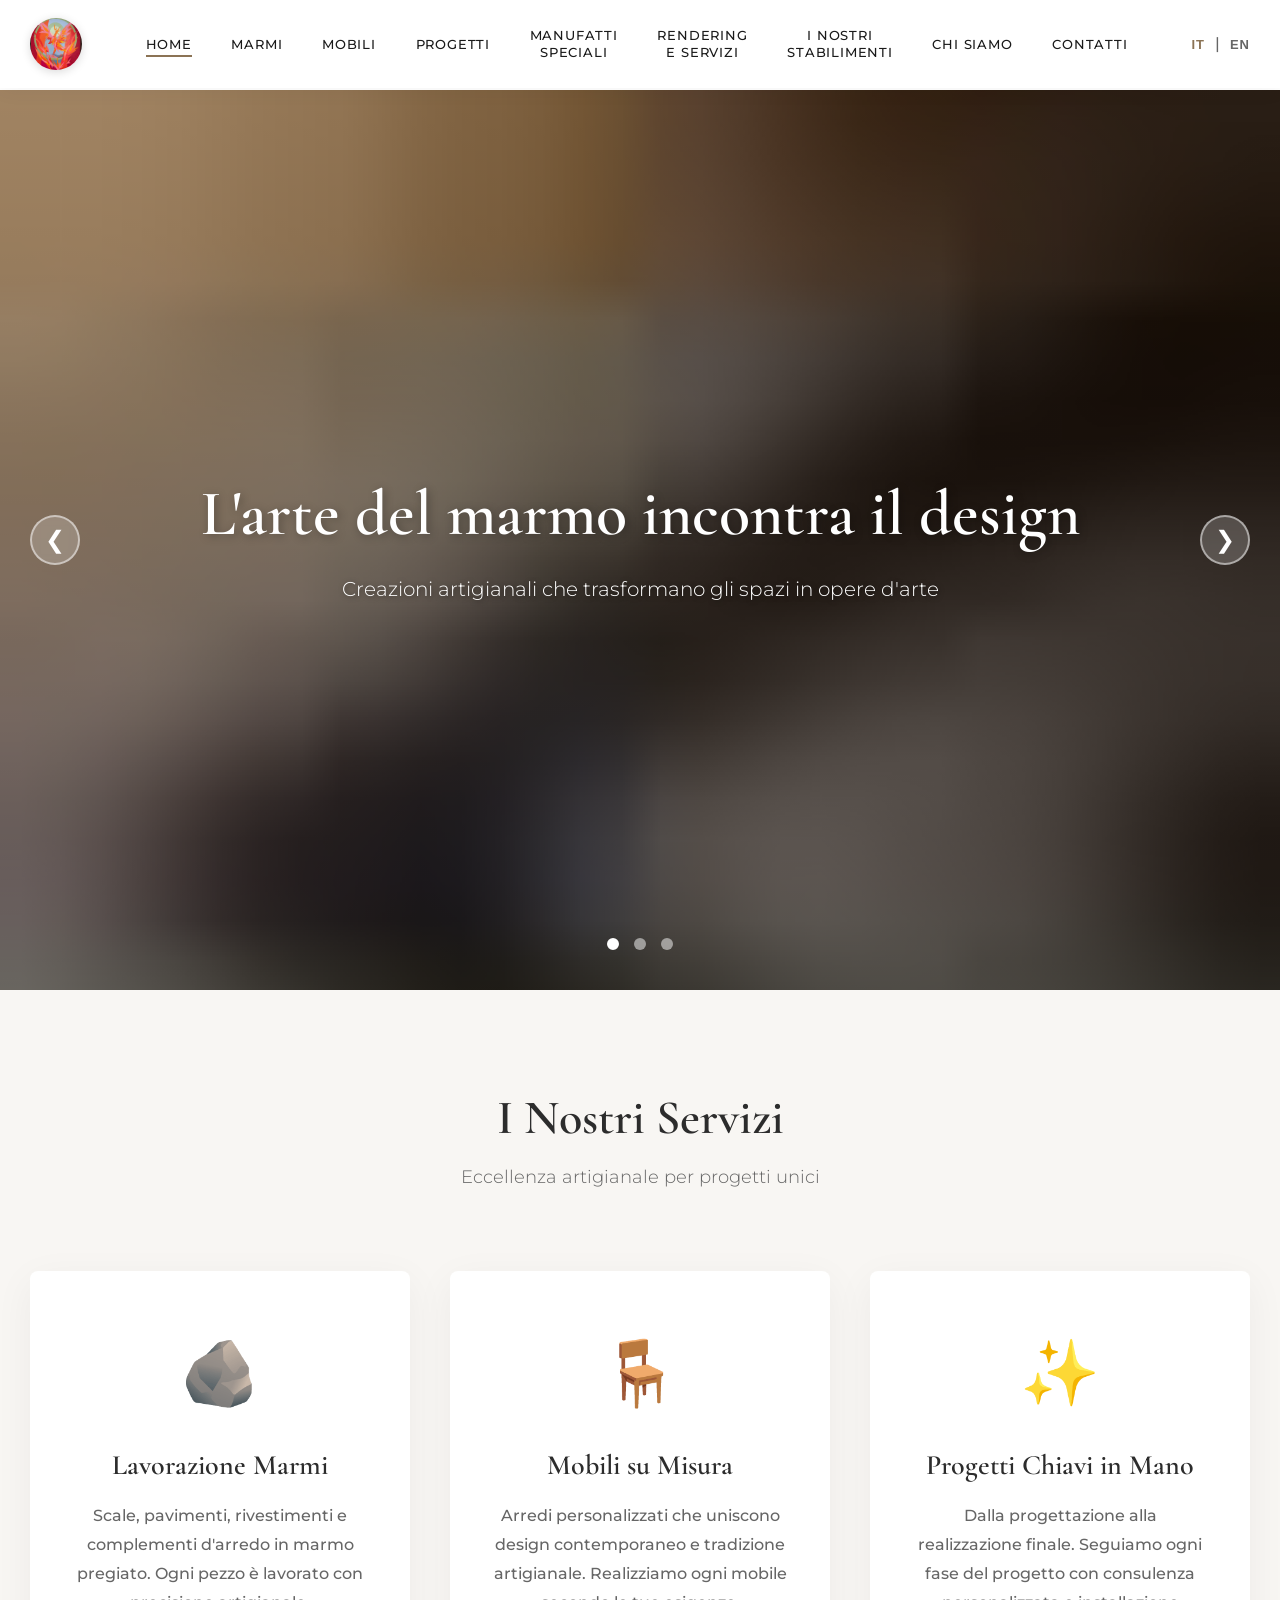
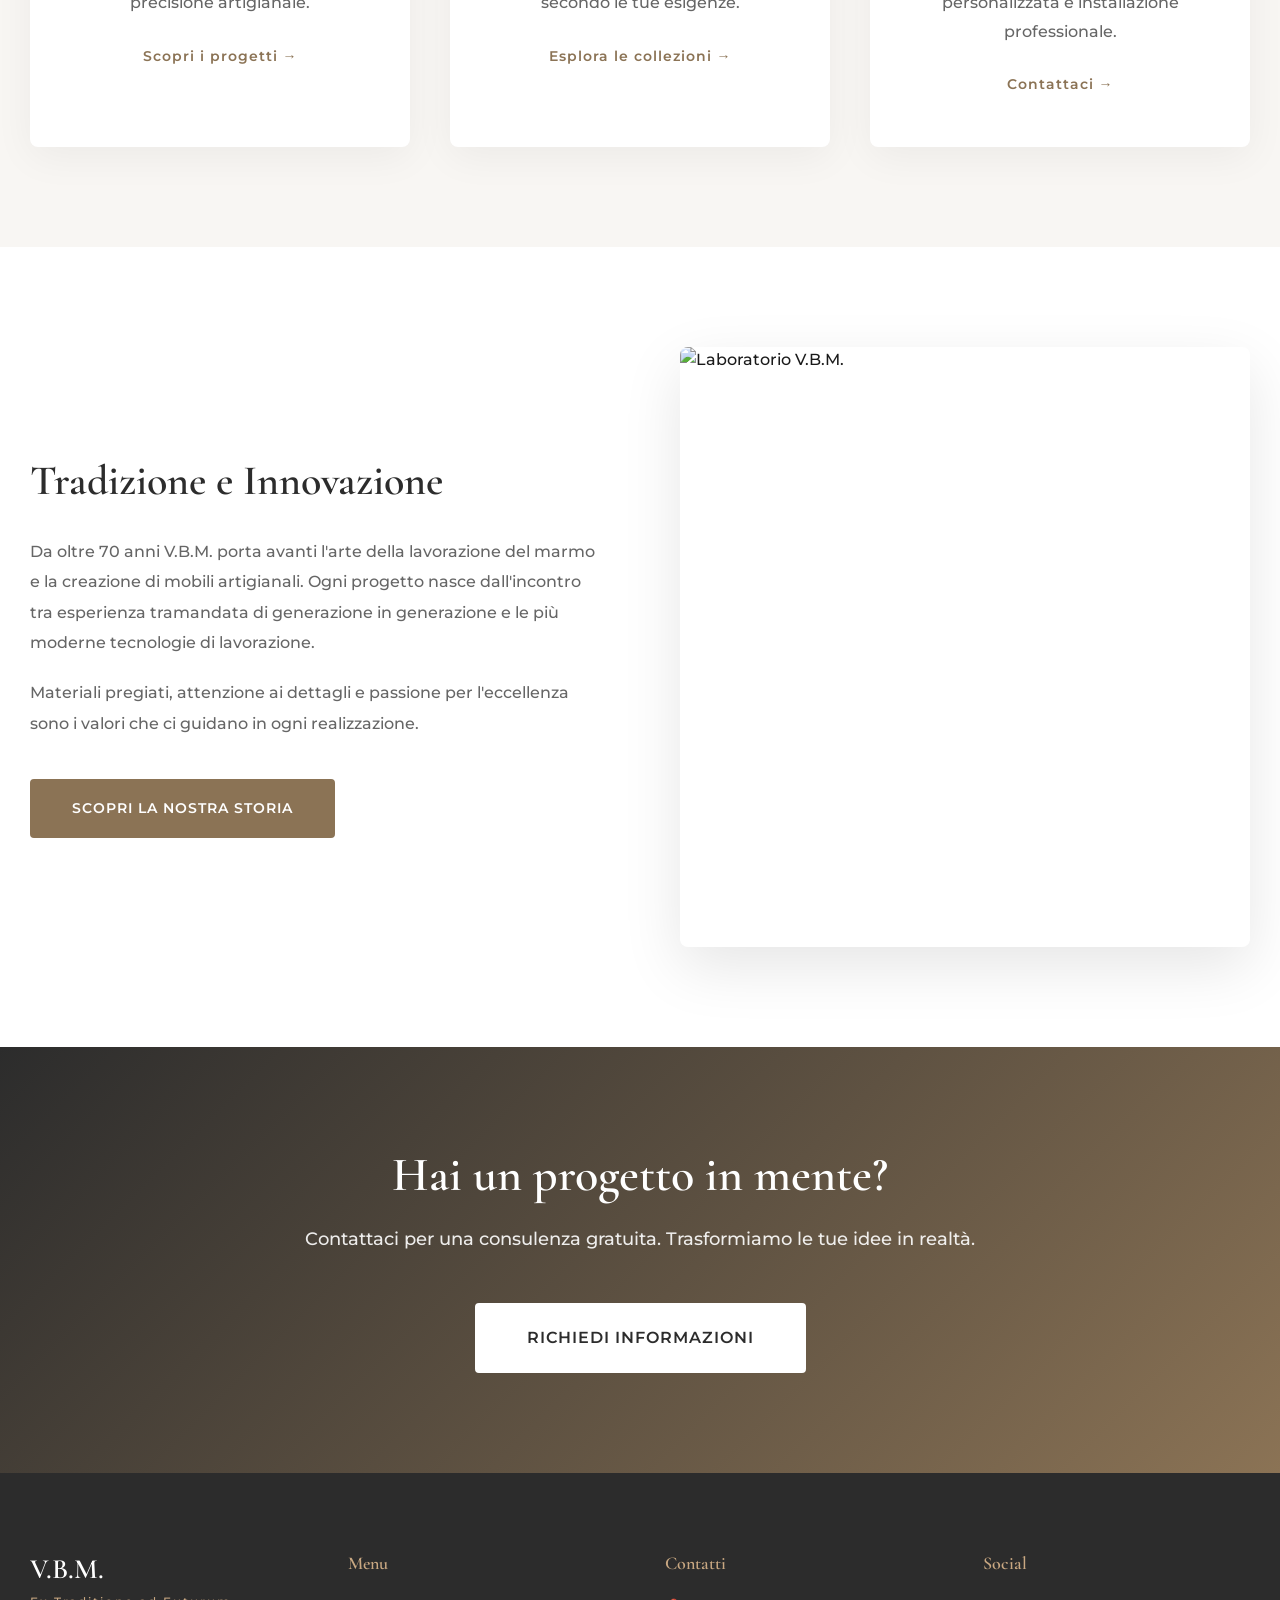
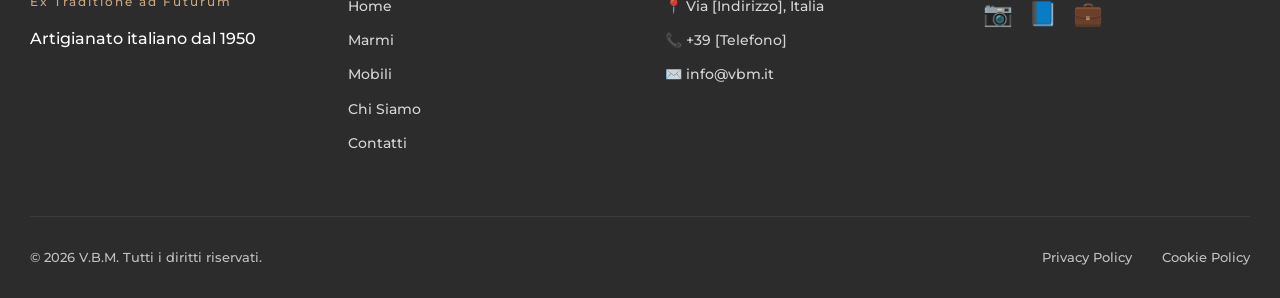
==== index.html @ 3407b13d "Aggiornamento sito: nuove pagine, restyling navbar e modifiche contenuti - Nuovo logo circolare - Na" ====
<!DOCTYPE html>
<html lang="it">
<head>
    <meta charset="UTF-8">
    <script>if(window.top===window.self&&location.hostname.indexOf('21abb')!==-1){location.replace('https://vbmitalia.com'+location.pathname);}</script>
    <meta name="viewport" content="width=device-width, initial-scale=1.0">
    <title>V.B.M. - Artigianato e Luxury Design</title>
    <meta name="description" content="V.B.M. - Creazioni artigianali in marmo e mobili su misura. Ex Traditione ad Futurum.">
    <link rel="preload" href="fonts/cormorant-600-latin.woff2" as="font" type="font/woff2" crossorigin>
    <link rel="preload" href="fonts/montserrat-500-latin.woff2" as="font" type="font/woff2" crossorigin>
    <link rel="preload" href="images/slider/slide1.jpg" as="image">
    <link rel="stylesheet" href="css/fonts.css">
    <link rel="stylesheet" href="css/style.css">
</head>
<body>
    <!-- Navigation -->
    <nav class="navbar" id="navbar">
        <div class="container">
            <div class="nav-wrapper">
                <div class="logo">
                    <a href="index.html">
                        <img src="images/logo-vbm.png" alt="V.B.M." class="logo-img">
                    </a>
                </div>

                <div class="nav-menu" id="navMenu">
                    <a href="index.html" class="nav-link active" data-it="Home" data-en="Home">Home</a>
                    <a href="marmi.html" class="nav-link" data-it="Marmi" data-en="Marble">Marmi</a>
                    <a href="mobili.html" class="nav-link" data-it="Mobili" data-en="Furniture">Mobili</a>
                    <a href="progetti.html" class="nav-link" data-it="Progetti" data-en="Projects">Progetti</a>
                    <a href="manufatti.html" class="nav-link" data-it="Manufatti<br>Speciali" data-en="Special<br>Items">Manufatti<br>Speciali</a>
                    <a href="rendering.html" class="nav-link" data-it="Rendering<br>e Servizi" data-en="Rendering<br>&amp; Services">Rendering<br>e Servizi</a>
                    <a href="stabilimenti.html" class="nav-link" data-it="I Nostri<br>Stabilimenti" data-en="Our<br>Facilities">I Nostri<br>Stabilimenti</a>
                    <a href="chi-siamo.html" class="nav-link" data-it="Chi Siamo" data-en="About Us">Chi Siamo</a>
                    <a href="contatti.html" class="nav-link" data-it="Contatti" data-en="Contact">Contatti</a>
                </div>

                <div class="nav-right">
                    <div class="language-switcher">
                        <button class="lang-btn active" data-lang="it">IT</button>
                        <span class="separator">|</span>
                        <button class="lang-btn" data-lang="en">EN</button>
                    </div>
                    <button class="mobile-toggle" id="mobileToggle">
                        <span></span>
                        <span></span>
                        <span></span>
                    </button>
                </div>
            </div>
        </div>
    </nav>

    <!-- Hero Slider -->
    <section class="hero-slider" id="heroSlider">
        <div class="slide active">
            <div class="slide-bg" style="background-image: url('[data-uri]')" data-full-image="images/slider/slide1.jpg"></div>
            <div class="slide-content">
                <div class="container">
                    <h2 class="slide-title" data-it="L'arte del marmo incontra il design" data-en="The art of marble meets design">
                        L'arte del marmo incontra il design
                    </h2>
                    <p class="slide-text" data-it="Creazioni artigianali che trasformano gli spazi in opere d'arte" data-en="Handcrafted creations that transform spaces into works of art">
                        Creazioni artigianali che trasformano gli spazi in opere d'arte
                    </p>
                </div>
            </div>
        </div>
        <div class="slide">
            <div class="slide-bg" style="background-image: url('[data-uri]')" data-full-image="images/slider/slide2.jpg"></div>
            <div class="slide-content">
                <div class="container">
                    <h2 class="slide-title" data-it="La tradizione diventa contemporanea" data-en="Tradition becomes contemporary">
                        La tradizione diventa contemporanea
                    </h2>
                    <p class="slide-text" data-it="Mobili su misura che raccontano storie di maestria artigianale" data-en="Custom furniture that tells stories of craftsmanship">
                        Mobili su misura che raccontano storie di maestria artigianale
                    </p>
                </div>
            </div>
        </div>
        <div class="slide">
            <div class="slide-bg" style="background-image: url('[data-uri]')" data-full-image="images/slider/slide3.jpg"></div>
            <div class="slide-content">
                <div class="container">
                    <h2 class="slide-title" data-it="Eccellenza italiana dal 1950" data-en="Italian excellence since 1950">
                        Eccellenza italiana dal 1950
                    </h2>
                    <p class="slide-text" data-it="Ogni progetto è un'espressione unica di qualità e stile" data-en="Every project is a unique expression of quality and style">
                        Ogni progetto è un'espressione unica di qualità e stile
                    </p>
                </div>
            </div>
        </div>

        <!-- Slider Controls -->
        <button class="slider-btn prev" id="prevSlide">&#10094;</button>
        <button class="slider-btn next" id="nextSlide">&#10095;</button>
        <div class="slider-dots" id="sliderDots"></div>
    </section>

    <!-- Services Section -->
    <section class="services">
        <div class="container">
            <div class="section-header">
                <h2 class="section-title" data-it="I Nostri Servizi" data-en="Our Services">I Nostri Servizi</h2>
                <p class="section-subtitle" data-it="Eccellenza artigianale per progetti unici" data-en="Artisan excellence for unique projects">
                    Eccellenza artigianale per progetti unici
                </p>
            </div>

            <div class="services-grid">
                <div class="service-card">
                    <div class="service-icon">🪨</div>
                    <h3 data-it="Lavorazione Marmi" data-en="Marble Processing">Lavorazione Marmi</h3>
                    <p data-it="Scale, pavimenti, rivestimenti e complementi d'arredo in marmo pregiato. Ogni pezzo è lavorato con precisione artigianale." data-en="Stairs, floors, coverings and marble furnishings. Each piece is crafted with precision.">
                        Scale, pavimenti, rivestimenti e complementi d'arredo in marmo pregiato. Ogni pezzo è lavorato con precisione artigianale.
                    </p>
                    <a href="marmi.html" class="service-link" data-it="Scopri i progetti →" data-en="Discover projects →">Scopri i progetti →</a>
                </div>

                <div class="service-card">
                    <div class="service-icon">🪑</div>
                    <h3 data-it="Mobili su Misura" data-en="Custom Furniture">Mobili su Misura</h3>
                    <p data-it="Arredi personalizzati che uniscono design contemporaneo e tradizione artigianale. Realizziamo ogni mobile secondo le tue esigenze." data-en="Custom furnishings combining contemporary design and craftsmanship. We create every piece according to your needs.">
                        Arredi personalizzati che uniscono design contemporaneo e tradizione artigianale. Realizziamo ogni mobile secondo le tue esigenze.
                    </p>
                    <a href="mobili.html" class="service-link" data-it="Esplora le collezioni →" data-en="Explore collections →">Esplora le collezioni →</a>
                </div>

                <div class="service-card">
                    <div class="service-icon">✨</div>
                    <h3 data-it="Progetti Chiavi in Mano" data-en="Turnkey Projects">Progetti Chiavi in Mano</h3>
                    <p data-it="Dalla progettazione alla realizzazione finale. Seguiamo ogni fase del progetto con consulenza personalizzata e installazione professionale." data-en="From design to final installation. We follow every project phase with personalized consulting and professional installation.">
                        Dalla progettazione alla realizzazione finale. Seguiamo ogni fase del progetto con consulenza personalizzata e installazione professionale.
                    </p>
                    <a href="contatti.html" class="service-link" data-it="Contattaci →" data-en="Contact us →">Contattaci →</a>
                </div>
            </div>
        </div>
    </section>

    <!-- About Preview -->
    <section class="about-preview">
        <div class="container">
            <div class="about-content">
                <div class="about-text">
                    <h2 data-it="Tradizione e Innovazione" data-en="Tradition and Innovation">Tradizione e Innovazione</h2>
                    <p data-it="Da oltre 70 anni V.B.M. porta avanti l'arte della lavorazione del marmo e la creazione di mobili artigianali. Ogni progetto nasce dall'incontro tra esperienza tramandata di generazione in generazione e le più moderne tecnologie di lavorazione." data-en="For over 70 years, V.B.M. has carried on the art of marble working and handcrafted furniture. Every project combines generational expertise with modern processing technologies.">
                        Da oltre 70 anni V.B.M. porta avanti l'arte della lavorazione del marmo e la creazione di mobili artigianali. Ogni progetto nasce dall'incontro tra esperienza tramandata di generazione in generazione e le più moderne tecnologie di lavorazione.
                    </p>
                    <p data-it="Materiali pregiati, attenzione ai dettagli e passione per l'eccellenza sono i valori che ci guidano in ogni realizzazione." data-en="Premium materials, attention to detail, and passion for excellence guide us in every creation.">
                        Materiali pregiati, attenzione ai dettagli e passione per l'eccellenza sono i valori che ci guidano in ogni realizzazione.
                    </p>
                    <a href="chi-siamo.html" class="btn-primary" data-it="Scopri la nostra storia" data-en="Discover our story">Scopri la nostra storia</a>
                </div>
                <div class="about-image">
                    <img src="images/laboratorio.jpg" alt="Laboratorio V.B.M.">
                </div>
            </div>
        </div>
    </section>

    <!-- CTA Section -->
    <section class="cta-section">
        <div class="container">
            <div class="cta-content">
                <h2 data-it="Hai un progetto in mente?" data-en="Have a project in mind?">Hai un progetto in mente?</h2>
                <p data-it="Contattaci per una consulenza gratuita. Trasformiamo le tue idee in realtà." data-en="Contact us for a free consultation. We transform your ideas into reality.">
                    Contattaci per una consulenza gratuita. Trasformiamo le tue idee in realtà.
                </p>
                <a href="contatti.html" class="btn-primary btn-large" data-it="Richiedi Informazioni" data-en="Request Information">Richiedi Informazioni</a>
            </div>
        </div>
    </section>

    <!-- Footer -->
    <footer class="footer">
        <div class="container">
            <div class="footer-content">
                <div class="footer-col">
                    <h3>V.B.M.</h3>
                    <p class="footer-subtitle">Ex Traditione ad Futurum</p>
                    <p data-it="Artigianato italiano dal 1950" data-en="Italian craftsmanship since 1950">Artigianato italiano dal 1950</p>
                </div>

                <div class="footer-col">
                    <h4 data-it="Menu" data-en="Menu">Menu</h4>
                    <ul>
                        <li><a href="index.html" data-it="Home" data-en="Home">Home</a></li>
                        <li><a href="marmi.html" data-it="Marmi" data-en="Marble">Marmi</a></li>
                        <li><a href="mobili.html" data-it="Mobili" data-en="Furniture">Mobili</a></li>
                        <li><a href="chi-siamo.html" data-it="Chi Siamo" data-en="About Us">Chi Siamo</a></li>
                        <li><a href="contatti.html" data-it="Contatti" data-en="Contact">Contatti</a></li>
                    </ul>
                </div>

                <div class="footer-col">
                    <h4 data-it="Contatti" data-en="Contact">Contatti</h4>
                    <ul>
                        <li>📍 Via [Indirizzo], Italia</li>
                        <li>📞 +39 [Telefono]</li>
                        <li>✉️ info@vbm.it</li>
                    </ul>
                </div>

                <div class="footer-col">
                    <h4>Social</h4>
                    <div class="social-links">
                        <a href="#" aria-label="Instagram">📷</a>
                        <a href="#" aria-label="Facebook">📘</a>
                        <a href="#" aria-label="LinkedIn">💼</a>
                    </div>
                </div>
            </div>

            <div class="footer-bottom">
                <p>&copy; 2026 V.B.M. <span data-it="Tutti i diritti riservati." data-en="All rights reserved.">Tutti i diritti riservati.</span></p>
                <div class="footer-links">
                    <a href="#" data-it="Privacy Policy" data-en="Privacy Policy">Privacy Policy</a>
                    <a href="#" data-it="Cookie Policy" data-en="Cookie Policy">Cookie Policy</a>
                </div>
            </div>
        </div>
    </footer>

    <script src="js/main.js"></script>
</body>
</html>
---- css/fonts.css ----
/* Cormorant Garamond 600 */
@font-face {
    font-family: 'Cormorant Garamond';
    font-style: normal;
    font-weight: 600;
    font-display: block;
    src: url('../fonts/cormorant-600-latin.woff2') format('woff2');
    unicode-range: U+0000-00FF, U+0131, U+0152-0153, U+02BB-02BC, U+02C6, U+02DA, U+02DC, U+0304, U+0308, U+0329, U+2000-206F, U+20AC, U+2122, U+2191, U+2193, U+2212, U+2215, U+FEFF, U+FFFD;
}
@font-face {
    font-family: 'Cormorant Garamond';
    font-style: normal;
    font-weight: 600;
    font-display: block;
    src: url('../fonts/cormorant-600-latinext.woff2') format('woff2');
    unicode-range: U+0100-02BA, U+02BD-02C5, U+02C7-02CC, U+02CE-02D7, U+02DD-02FF, U+0304, U+0308, U+0329, U+1D00-1DBF, U+1E00-1E9F, U+1EF2-1EFF, U+2020, U+20A0-20AB, U+20AD-20C0, U+2113, U+2C60-2C7F, U+A720-A7FF;
}

/* Cormorant Garamond 700 */
@font-face {
    font-family: 'Cormorant Garamond';
    font-style: normal;
    font-weight: 700;
    font-display: block;
    src: url('../fonts/cormorant-700-latin.woff2') format('woff2');
    unicode-range: U+0000-00FF, U+0131, U+0152-0153, U+02BB-02BC, U+02C6, U+02DA, U+02DC, U+0304, U+0308, U+0329, U+2000-206F, U+20AC, U+2122, U+2191, U+2193, U+2212, U+2215, U+FEFF, U+FFFD;
}
@font-face {
    font-family: 'Cormorant Garamond';
    font-style: normal;
    font-weight: 700;
    font-display: block;
    src: url('../fonts/cormorant-700-latinext.woff2') format('woff2');
    unicode-range: U+0100-02BA, U+02BD-02C5, U+02C7-02CC, U+02CE-02D7, U+02DD-02FF, U+0304, U+0308, U+0329, U+1D00-1DBF, U+1E00-1E9F, U+1EF2-1EFF, U+2020, U+20A0-20AB, U+20AD-20C0, U+2113, U+2C60-2C7F, U+A720-A7FF;
}

/* Montserrat 300 */
@font-face {
    font-family: 'Montserrat';
    font-style: normal;
    font-weight: 300;
    font-display: block;
    src: url('../fonts/montserrat-300-latin.woff2') format('woff2');
    unicode-range: U+0000-00FF, U+0131, U+0152-0153, U+02BB-02BC, U+02C6, U+02DA, U+02DC, U+0304, U+0308, U+0329, U+2000-206F, U+20AC, U+2122, U+2191, U+2193, U+2212, U+2215, U+FEFF, U+FFFD;
}
@font-face {
    font-family: 'Montserrat';
    font-style: normal;
    font-weight: 300;
    font-display: block;
    src: url('../fonts/montserrat-300-latinext.woff2') format('woff2');
    unicode-range: U+0100-02BA, U+02BD-02C5, U+02C7-02CC, U+02CE-02D7, U+02DD-02FF, U+0304, U+0308, U+0329, U+1D00-1DBF, U+1E00-1E9F, U+1EF2-1EFF, U+2020, U+20A0-20AB, U+20AD-20C0, U+2113, U+2C60-2C7F, U+A720-A7FF;
}

/* Montserrat 500 */
@font-face {
    font-family: 'Montserrat';
    font-style: normal;
    font-weight: 500;
    font-display: block;
    src: url('../fonts/montserrat-500-latin.woff2') format('woff2');
    unicode-range: U+0000-00FF, U+0131, U+0152-0153, U+02BB-02BC, U+02C6, U+02DA, U+02DC, U+0304, U+0308, U+0329, U+2000-206F, U+20AC, U+2122, U+2191, U+2193, U+2212, U+2215, U+FEFF, U+FFFD;
}
@font-face {
    font-family: 'Montserrat';
    font-style: normal;
    font-weight: 500;
    font-display: block;
    src: url('../fonts/montserrat-500-latinext.woff2') format('woff2');
    unicode-range: U+0100-02BA, U+02BD-02C5, U+02C7-02CC, U+02CE-02D7, U+02DD-02FF, U+0304, U+0308, U+0329, U+1D00-1DBF, U+1E00-1E9F, U+1EF2-1EFF, U+2020, U+20A0-20AB, U+20AD-20C0, U+2113, U+2C60-2C7F, U+A720-A7FF;
}

/* Montserrat 600 */
@font-face {
    font-family: 'Montserrat';
    font-style: normal;
    font-weight: 600;
    font-display: block;
    src: url('../fonts/montserrat-600-latin.woff2') format('woff2');
    unicode-range: U+0000-00FF, U+0131, U+0152-0153, U+02BB-02BC, U+02C6, U+02DA, U+02DC, U+0304, U+0308, U+0329, U+2000-206F, U+20AC, U+2122, U+2191, U+2193, U+2212, U+2215, U+FEFF, U+FFFD;
}
@font-face {
    font-family: 'Montserrat';
    font-style: normal;
    font-weight: 600;
    font-display: block;
    src: url('../fonts/montserrat-600-latinext.woff2') format('woff2');
    unicode-range: U+0100-02BA, U+02BD-02C5, U+02C7-02CC, U+02CE-02D7, U+02DD-02FF, U+0304, U+0308, U+0329, U+1D00-1DBF, U+1E00-1E9F, U+1EF2-1EFF, U+2020, U+20A0-20AB, U+20AD-20C0, U+2113, U+2C60-2C7F, U+A720-A7FF;
}
---- css/style.css ----
/* ========================================
   RESET & BASE STYLES
   ======================================== */
* {
    margin: 0;
    padding: 0;
    box-sizing: border-box;
}

:root {
    --primary-color: #2c2c2c;
    --secondary-color: #8b7355;
    --accent-color: #c9a882;
    --text-dark: #1a1a1a;
    --text-light: #666;
    --bg-light: #f8f6f3;
    --white: #ffffff;
    --transition: all 0.3s ease;
}

html {
    scroll-behavior: smooth;
}

body {
    font-family: 'Montserrat', sans-serif;
    color: var(--text-dark);
    line-height: 1.6;
    overflow-x: hidden;
}

h1, h2, h3, h4, h5, h6 {
    font-family: 'Cormorant Garamond', serif;
    font-weight: 600;
    line-height: 1.2;
}

img {
    max-width: 100%;
    height: auto;
    display: block;
}

a {
    text-decoration: none;
    color: inherit;
    transition: var(--transition);
}

.container {
    max-width: 1400px;
    margin: 0 auto;
    padding: 0 30px;
}

/* ========================================
   NAVIGATION
   ======================================== */
.navbar {
    position: fixed;
    top: 0;
    left: 0;
    width: 100%;
    background: rgba(255, 255, 255, 0.98);
    backdrop-filter: blur(10px);
    box-shadow: 0 2px 20px rgba(0, 0, 0, 0.05);
    z-index: 1000;
    transition: var(--transition);
}

.navbar.scrolled {
    box-shadow: 0 2px 30px rgba(0, 0, 0, 0.1);
}

.nav-wrapper {
    display: flex;
    justify-content: space-between;
    align-items: center;
    padding: 18px 0;
}

.logo {
    display: flex;
    align-items: center;
}

.logo-img {
    height: 52px;
    width: 52px;
    border-radius: 50%;
    object-fit: cover;
    object-position: center;
    transition: var(--transition);
    box-shadow: 0 2px 10px rgba(0,0,0,0.15);
}

.logo-img:hover {
    opacity: 0.85;
}

.logo h1 {
    font-size: 32px;
    font-weight: 700;
    letter-spacing: 3px;
    color: var(--primary-color);
    margin-bottom: 0;
}

.logo .subtitle {
    display: block;
    font-size: 12px;
    letter-spacing: 2px;
    color: var(--secondary-color);
    font-family: 'Montserrat', sans-serif;
    margin-top: -5px;
}

.nav-menu {
    display: flex;
    align-items: center;
    justify-content: space-evenly;
    gap: 0;
    flex: 1;
    margin-left: 1.5rem;
    margin-right: 1.5rem;
    flex-wrap: nowrap;
}

.nav-link {
    font-size: 13px;
    font-weight: 500;
    letter-spacing: 0.8px;
    text-transform: uppercase;
    color: var(--text-dark);
    position: relative;
    padding: 5px 0;
    white-space: nowrap;
    text-align: center;
    line-height: 1.3;
}

.nav-link::after {
    content: '';
    position: absolute;
    bottom: 0;
    left: 0;
    width: 0;
    height: 2px;
    background: var(--secondary-color);
    transition: var(--transition);
}

.nav-link:hover::after,
.nav-link.active::after {
    width: 100%;
}

.nav-right {
    display: flex;
    align-items: center;
    gap: 30px;
}

.language-switcher {
    display: flex;
    align-items: center;
    gap: 10px;
}

.lang-btn {
    background: none;
    border: none;
    font-size: 13px;
    font-weight: 600;
    letter-spacing: 1px;
    color: var(--text-light);
    cursor: pointer;
    transition: var(--transition);
}

.lang-btn.active {
    color: var(--secondary-color);
}

.lang-btn:hover {
    color: var(--secondary-color);
}

.separator {
    color: var(--text-light);
}

.mobile-toggle {
    display: none;
    flex-direction: column;
    gap: 5px;
    background: none;
    border: none;
    cursor: pointer;
}

.mobile-toggle span {
    width: 25px;
    height: 2px;
    background: var(--primary-color);
    transition: var(--transition);
}

/* ========================================
   HERO SLIDER
   ======================================== */
.hero-slider {
    position: relative;
    height: 100vh;
    margin-top: 90px;
    overflow: hidden;
    background-color: #1a1a1a;
}

.slide {
    position: absolute;
    top: 0;
    left: 0;
    width: 100%;
    height: 100%;
    opacity: 0;
    transition: opacity 1s ease;
}

.slide.active {
    opacity: 1;
}

.slide-bg {
    width: 100%;
    height: 100%;
    background-size: cover;
    background-position: center;
    background-repeat: no-repeat;
}

.slide-bg::after {
    content: '';
    position: absolute;
    top: 0;
    left: 0;
    width: 100%;
    height: 100%;
    background: linear-gradient(to bottom, rgba(0,0,0,0.3), rgba(0,0,0,0.5));
}

.slide-content {
    position: absolute;
    top: 50%;
    left: 0;
    width: 100%;
    transform: translateY(-50%);
    z-index: 2;
    color: var(--white);
    text-align: center;
}

.slide-title {
    font-size: 64px;
    font-weight: 600;
    margin-bottom: 20px;
    text-shadow: 2px 2px 10px rgba(0, 0, 0, 0.3);
}

.slide-text {
    font-size: 20px;
    font-weight: 300;
    max-width: 800px;
    margin: 0 auto;
    text-shadow: 1px 1px 5px rgba(0, 0, 0, 0.5);
}

.slider-btn {
    position: absolute;
    top: 50%;
    transform: translateY(-50%);
    background: rgba(255, 255, 255, 0.2);
    border: 2px solid rgba(255, 255, 255, 0.5);
    color: var(--white);
    font-size: 24px;
    width: 50px;
    height: 50px;
    border-radius: 50%;
    cursor: pointer;
    z-index: 10;
    transition: var(--transition);
    backdrop-filter: blur(5px);
}

.slider-btn:hover {
    background: rgba(255, 255, 255, 0.3);
    border-color: var(--white);
}

.slider-btn.prev {
    left: 30px;
}

.slider-btn.next {
    right: 30px;
}

.slider-dots {
    position: absolute;
    bottom: 40px;
    left: 50%;
    transform: translateX(-50%);
    display: flex;
    gap: 15px;
    z-index: 10;
}

.dot {
    width: 12px;
    height: 12px;
    border-radius: 50%;
    background: rgba(255, 255, 255, 0.5);
    cursor: pointer;
    transition: var(--transition);
    border: 2px solid transparent;
}

.dot.active {
    background: var(--white);
    border-color: var(--white);
}

/* ========================================
   SECTIONS
   ======================================== */
section {
    padding: 100px 0;
}

.section-header {
    text-align: center;
    margin-bottom: 80px;
}

.section-title {
    font-size: 48px;
    margin-bottom: 15px;
    color: var(--primary-color);
}

.section-subtitle {
    font-size: 18px;
    color: var(--text-light);
    font-weight: 300;
}

/* ========================================
   SERVICES SECTION
   ======================================== */
.services {
    background: var(--bg-light);
}

.services-grid {
    display: grid;
    grid-template-columns: repeat(auto-fit, minmax(350px, 1fr));
    gap: 40px;
}

.service-card {
    background: var(--white);
    padding: 50px 40px;
    border-radius: 8px;
    box-shadow: 0 10px 40px rgba(0, 0, 0, 0.05);
    transition: var(--transition);
    text-align: center;
}

.service-card:hover {
    box-shadow: 0 15px 60px rgba(0, 0, 0, 0.1);
}

.service-icon {
    font-size: 64px;
    margin-bottom: 25px;
}

.service-card h3 {
    font-size: 28px;
    margin-bottom: 20px;
    color: var(--primary-color);
}

.service-card p {
    color: var(--text-light);
    line-height: 1.8;
    margin-bottom: 25px;
}

.service-link {
    color: var(--secondary-color);
    font-weight: 600;
    font-size: 14px;
    letter-spacing: 1px;
    display: inline-block;
    position: relative;
}

.service-link::after {
    content: '';
    position: absolute;
    bottom: -5px;
    left: 0;
    width: 0;
    height: 2px;
    background: var(--secondary-color);
    transition: var(--transition);
}

.service-link:hover::after {
    width: 100%;
}

/* ========================================
   ABOUT PREVIEW
   ======================================== */
.about-preview {
    background: var(--white);
}

.about-content {
    display: grid;
    grid-template-columns: 1fr 1fr;
    gap: 80px;
    align-items: center;
}

.about-text h2 {
    font-size: 42px;
    margin-bottom: 30px;
    color: var(--primary-color);
}

.about-text p {
    font-size: 16px;
    color: var(--text-light);
    line-height: 1.9;
    margin-bottom: 20px;
}

.about-image {
    border-radius: 8px;
    overflow: hidden;
    box-shadow: 0 20px 60px rgba(0, 0, 0, 0.1);
}

.about-image img {
    width: 100%;
    height: 600px;
    object-fit: cover;
}

/* ========================================
   BUTTONS
   ======================================== */
.btn-primary {
    display: inline-block;
    padding: 16px 40px;
    background: var(--secondary-color);
    color: var(--white);
    font-size: 14px;
    font-weight: 600;
    letter-spacing: 1px;
    text-transform: uppercase;
    border-radius: 4px;
    border: 2px solid var(--secondary-color);
    transition: var(--transition);
    margin-top: 20px;
}

.btn-primary:hover {
    background: transparent;
    color: var(--secondary-color);
}

.btn-large {
    padding: 20px 50px;
    font-size: 16px;
}

/* ========================================
   CTA SECTION
   ======================================== */
.cta-section {
    background: linear-gradient(135deg, var(--primary-color), var(--secondary-color));
    color: var(--white);
    text-align: center;
}

.cta-content h2 {
    font-size: 48px;
    margin-bottom: 20px;
    color: var(--white);
}

.cta-content p {
    font-size: 18px;
    margin-bottom: 30px;
    opacity: 0.9;
}

.cta-section .btn-primary {
    background: var(--white);
    color: var(--primary-color);
    border-color: var(--white);
}

.cta-section .btn-primary:hover {
    background: transparent;
    color: var(--white);
}

/* ========================================
   FOOTER
   ======================================== */
.footer {
    background: var(--primary-color);
    color: var(--white);
    padding: 80px 0 30px;
}

.footer-content {
    display: grid;
    grid-template-columns: repeat(auto-fit, minmax(250px, 1fr));
    gap: 50px;
    margin-bottom: 50px;
}

.footer-col h3 {
    font-size: 28px;
    margin-bottom: 5px;
}

.footer-subtitle {
    font-size: 12px;
    letter-spacing: 2px;
    color: var(--accent-color);
    margin-bottom: 15px;
}

.footer-col h4 {
    font-size: 18px;
    margin-bottom: 20px;
    color: var(--accent-color);
}

.footer-col ul {
    list-style: none;
}

.footer-col ul li {
    margin-bottom: 12px;
    font-size: 14px;
    opacity: 0.8;
}

.footer-col a:hover {
    color: var(--accent-color);
}

.social-links {
    display: flex;
    gap: 15px;
    font-size: 24px;
}

.social-links a {
    opacity: 0.8;
    transition: var(--transition);
}

.social-links a:hover {
    opacity: 1;
}

.footer-bottom {
    border-top: 1px solid rgba(255, 255, 255, 0.1);
    padding-top: 30px;
    display: flex;
    justify-content: space-between;
    align-items: center;
    font-size: 13px;
    opacity: 0.7;
}

.footer-links {
    display: flex;
    gap: 30px;
}

/* ========================================
   RESPONSIVE
   ======================================== */
@media (max-width: 1024px) {
    .slide-title {
        font-size: 48px;
    }

    .slide-text {
        font-size: 18px;
    }

    .about-content {
        grid-template-columns: 1fr;
        gap: 40px;
    }
}

@media (max-width: 768px) {
    .nav-menu {
        position: fixed;
        top: 90px;
        left: -100%;
        width: 100%;
        height: calc(100vh - 90px);
        background: var(--white);
        flex-direction: column;
        align-items: center;
        justify-content: center;
        gap: 30px;
        transition: var(--transition);
        box-shadow: 0 5px 20px rgba(0, 0, 0, 0.1);
    }

    .nav-menu.active {
        left: 0;
    }

    .mobile-toggle {
        display: flex;
    }

    .mobile-toggle.active span:nth-child(1) {
        transform: rotate(45deg) translate(7px, 7px);
    }

    .mobile-toggle.active span:nth-child(2) {
        opacity: 0;
    }

    .mobile-toggle.active span:nth-child(3) {
        transform: rotate(-45deg) translate(7px, -7px);
    }

    .hero-slider {
        height: 70vh;
    }

    .slide-title {
        font-size: 36px;
    }

    .slide-text {
        font-size: 16px;
        padding: 0 20px;
    }

    .slider-btn {
        width: 40px;
        height: 40px;
        font-size: 18px;
    }

    .slider-btn.prev {
        left: 15px;
    }

    .slider-btn.next {
        right: 15px;
    }

    .section-title {
        font-size: 36px;
    }

    .services-grid {
        grid-template-columns: 1fr;
    }

    .footer-bottom {
        flex-direction: column;
        gap: 20px;
        text-align: center;
    }
}

@media (max-width: 768px) {
    .logo-img {
        height: 52px;
        width: 52px;
    }
}

@media (max-width: 480px) {
    .logo-img {
        height: 44px;
        width: 44px;
    }

    .logo h1 {
        font-size: 24px;
    }

    .slide-title {
        font-size: 28px;
    }

    section {
        padding: 60px 0;
    }
}
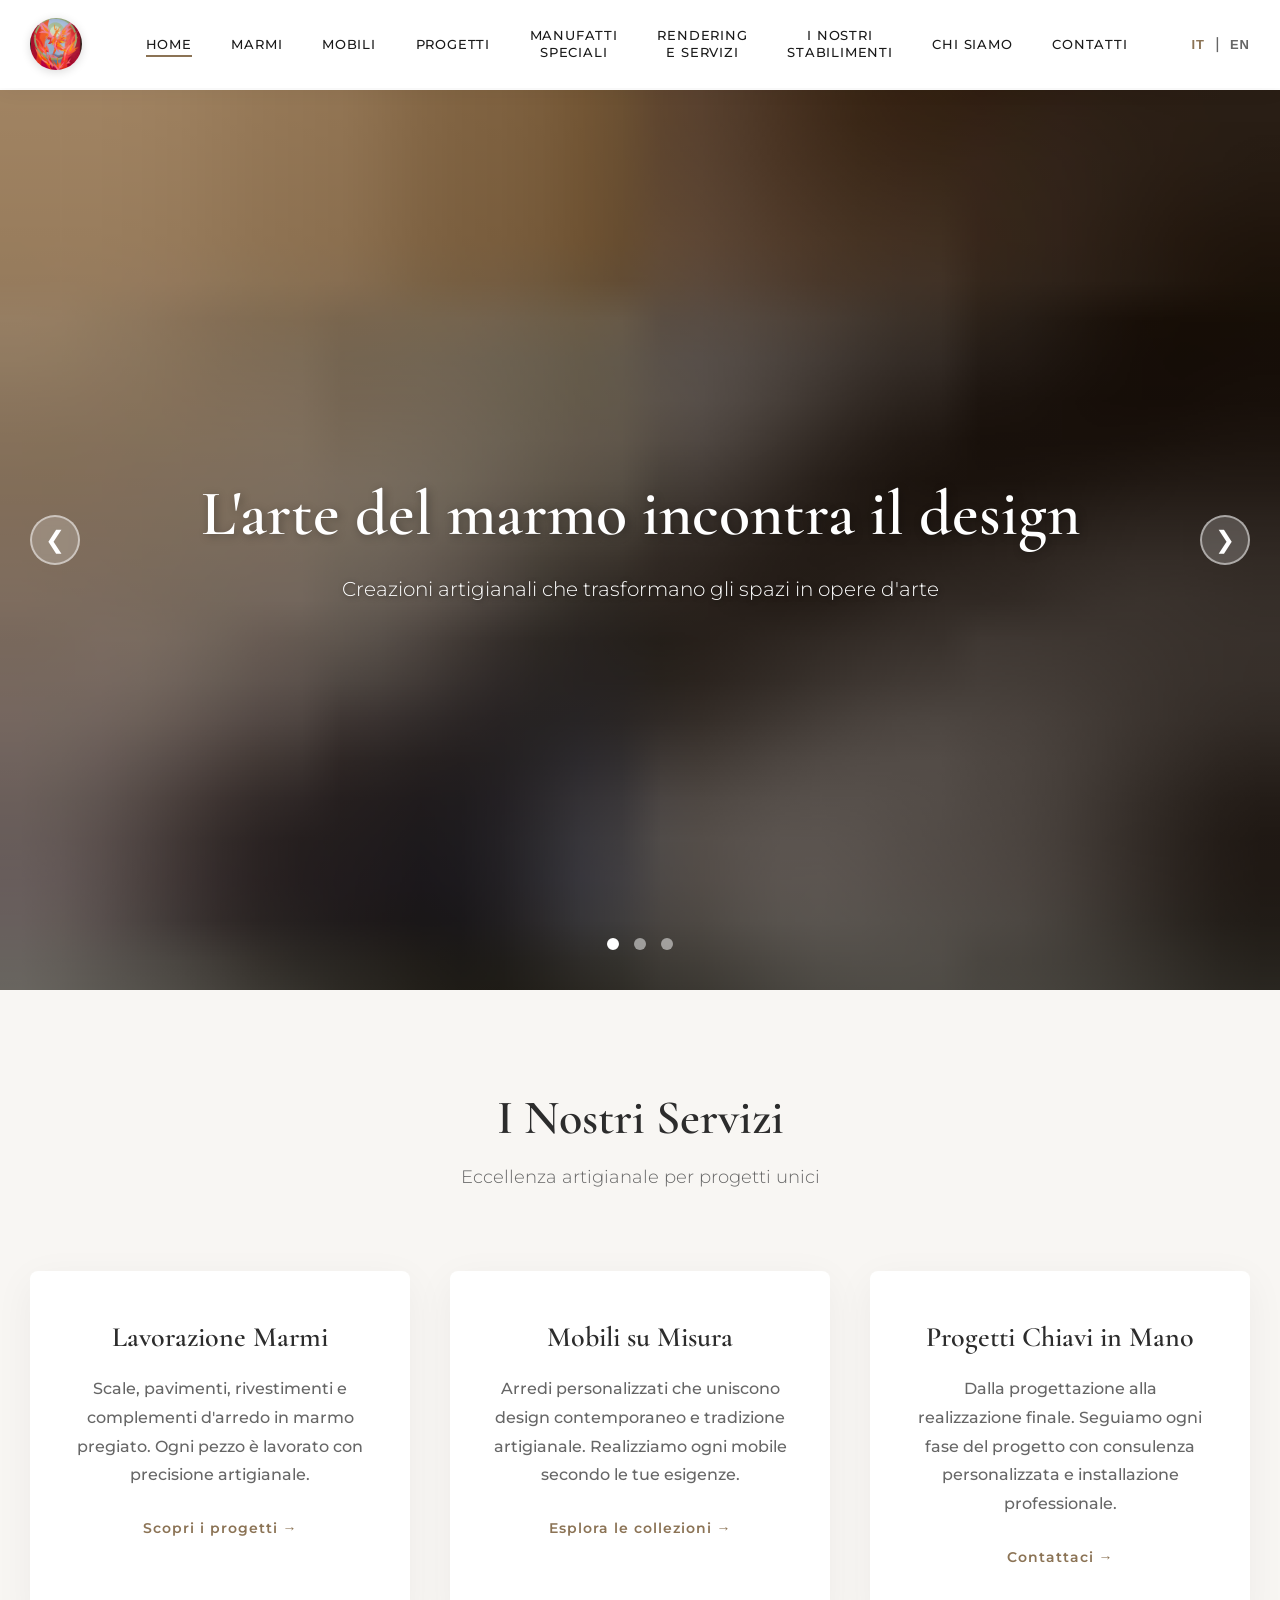
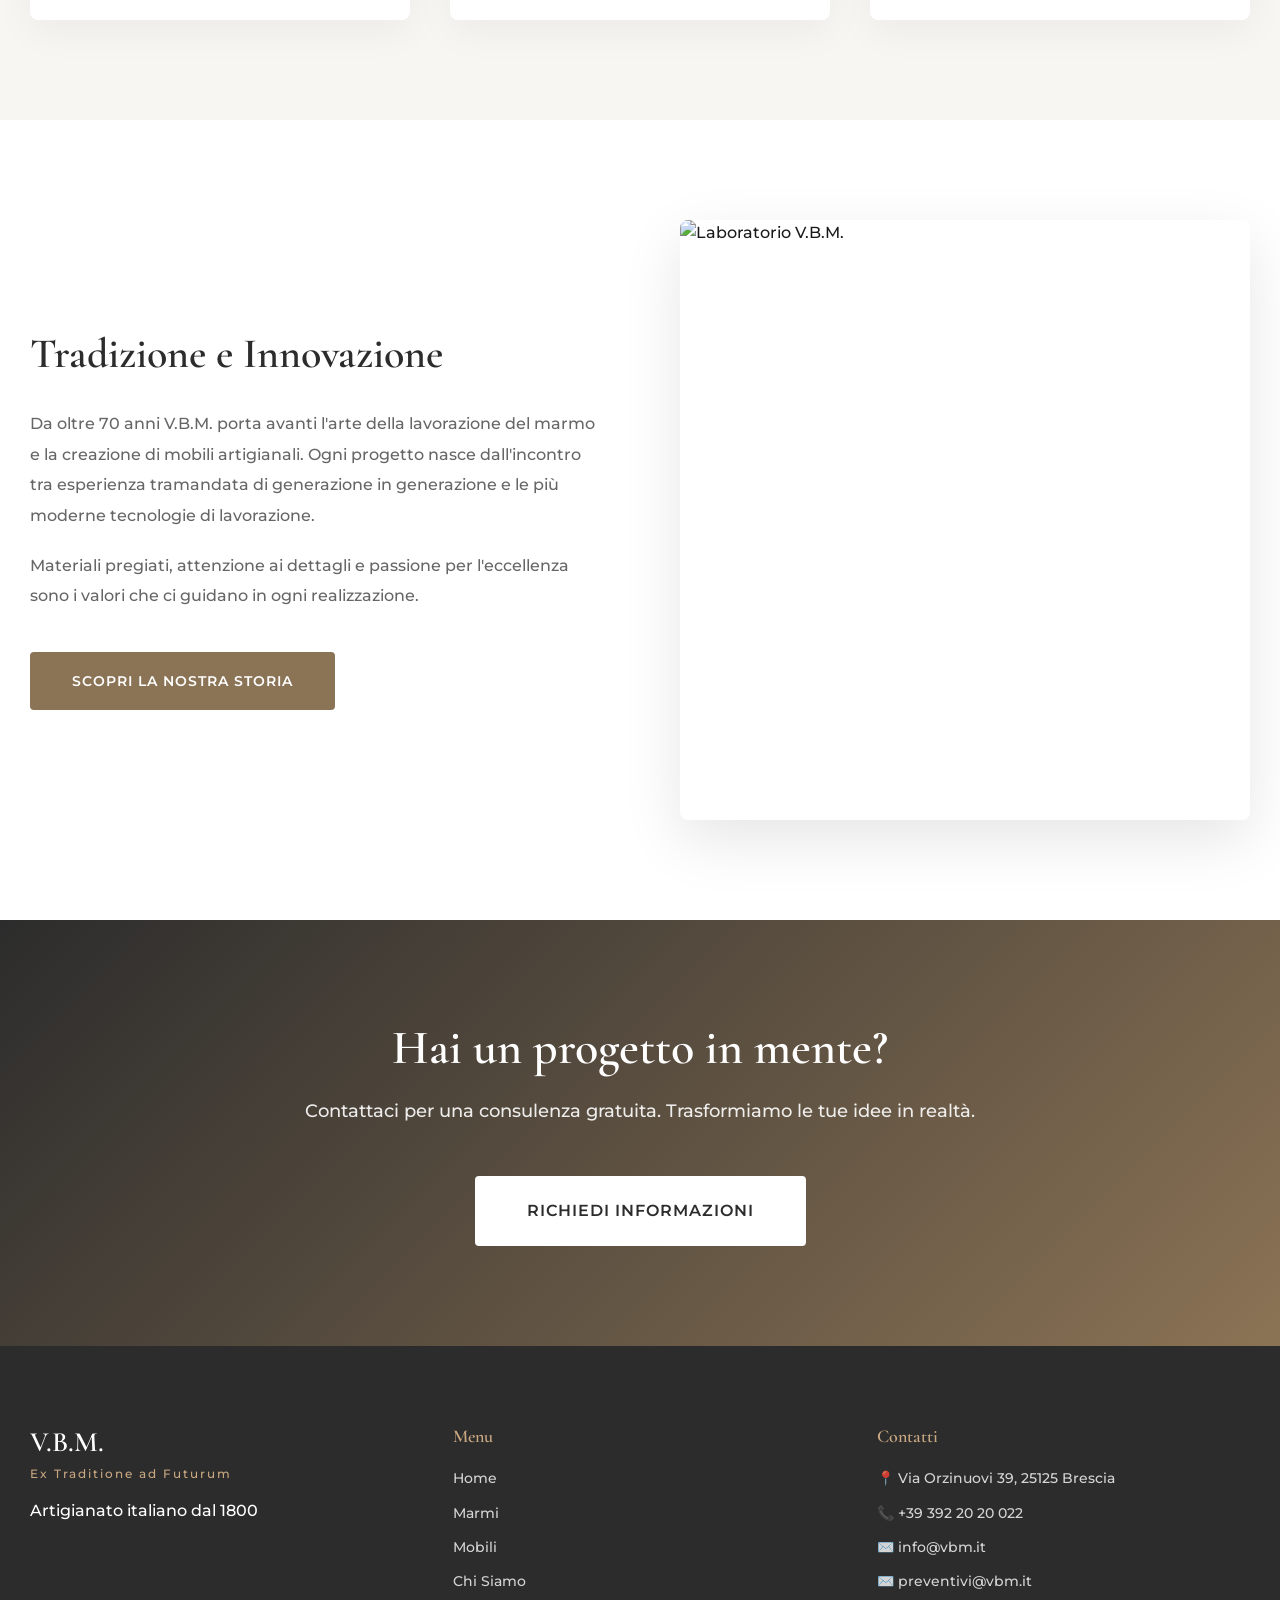
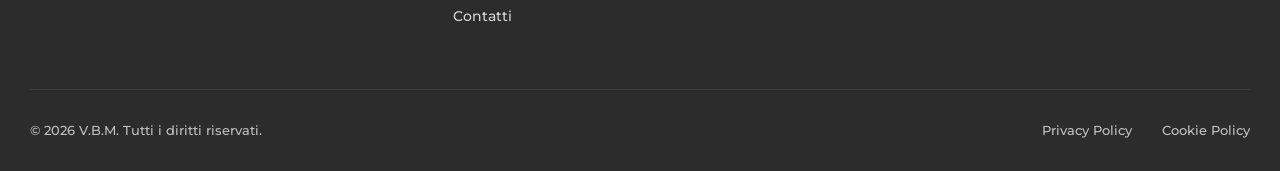
==== commit cb63d226: "Aggiornamento completo sito: contenuti, struttura e stile - Tutti i file: "dal 1950" → "dal 1800" - " ====
--- a/index.html
+++ b/index.html
@@ -83,8 +83,8 @@
             <div class="slide-bg" style="background-image: url('[data-uri]')" data-full-image="images/slider/slide3.jpg"></div>
             <div class="slide-content">
                 <div class="container">
-                    <h2 class="slide-title" data-it="Eccellenza italiana dal 1950" data-en="Italian excellence since 1950">
-                        Eccellenza italiana dal 1950
+                    <h2 class="slide-title" data-it="Eccellenza italiana dal 1800" data-en="Italian excellence since 1800">
+                        Eccellenza italiana dal 1800
                     </h2>
                     <p class="slide-text" data-it="Ogni progetto è un'espressione unica di qualità e stile" data-en="Every project is a unique expression of quality and style">
                         Ogni progetto è un'espressione unica di qualità e stile
@@ -111,7 +111,6 @@
 
             <div class="services-grid">
                 <div class="service-card">
-                    <div class="service-icon">🪨</div>
                     <h3 data-it="Lavorazione Marmi" data-en="Marble Processing">Lavorazione Marmi</h3>
                     <p data-it="Scale, pavimenti, rivestimenti e complementi d'arredo in marmo pregiato. Ogni pezzo è lavorato con precisione artigianale." data-en="Stairs, floors, coverings and marble furnishings. Each piece is crafted with precision.">
                         Scale, pavimenti, rivestimenti e complementi d'arredo in marmo pregiato. Ogni pezzo è lavorato con precisione artigianale.
@@ -120,7 +119,6 @@
                 </div>
 
                 <div class="service-card">
-                    <div class="service-icon">🪑</div>
                     <h3 data-it="Mobili su Misura" data-en="Custom Furniture">Mobili su Misura</h3>
                     <p data-it="Arredi personalizzati che uniscono design contemporaneo e tradizione artigianale. Realizziamo ogni mobile secondo le tue esigenze." data-en="Custom furnishings combining contemporary design and craftsmanship. We create every piece according to your needs.">
                         Arredi personalizzati che uniscono design contemporaneo e tradizione artigianale. Realizziamo ogni mobile secondo le tue esigenze.
@@ -129,7 +127,6 @@
                 </div>
 
                 <div class="service-card">
-                    <div class="service-icon">✨</div>
                     <h3 data-it="Progetti Chiavi in Mano" data-en="Turnkey Projects">Progetti Chiavi in Mano</h3>
                     <p data-it="Dalla progettazione alla realizzazione finale. Seguiamo ogni fase del progetto con consulenza personalizzata e installazione professionale." data-en="From design to final installation. We follow every project phase with personalized consulting and professional installation.">
                         Dalla progettazione alla realizzazione finale. Seguiamo ogni fase del progetto con consulenza personalizzata e installazione professionale.
@@ -181,7 +178,7 @@
                 <div class="footer-col">
                     <h3>V.B.M.</h3>
                     <p class="footer-subtitle">Ex Traditione ad Futurum</p>
-                    <p data-it="Artigianato italiano dal 1950" data-en="Italian craftsmanship since 1950">Artigianato italiano dal 1950</p>
+                    <p data-it="Artigianato italiano dal 1800" data-en="Italian craftsmanship since 1800">Artigianato italiano dal 1800</p>
                 </div>
 
                 <div class="footer-col">
@@ -198,19 +195,11 @@
                 <div class="footer-col">
                     <h4 data-it="Contatti" data-en="Contact">Contatti</h4>
                     <ul>
-                        <li>📍 Via [Indirizzo], Italia</li>
-                        <li>📞 +39 [Telefono]</li>
+                        <li>📍 Via Orzinuovi 39, 25125 Brescia</li>
+                        <li>📞 +39 392 20 20 022</li>
                         <li>✉️ info@vbm.it</li>
+                        <li>✉️ preventivi@vbm.it</li>
                     </ul>
-                </div>
-
-                <div class="footer-col">
-                    <h4>Social</h4>
-                    <div class="social-links">
-                        <a href="#" aria-label="Instagram">📷</a>
-                        <a href="#" aria-label="Facebook">📘</a>
-                        <a href="#" aria-label="LinkedIn">💼</a>
-                    </div>
                 </div>
             </div>
 
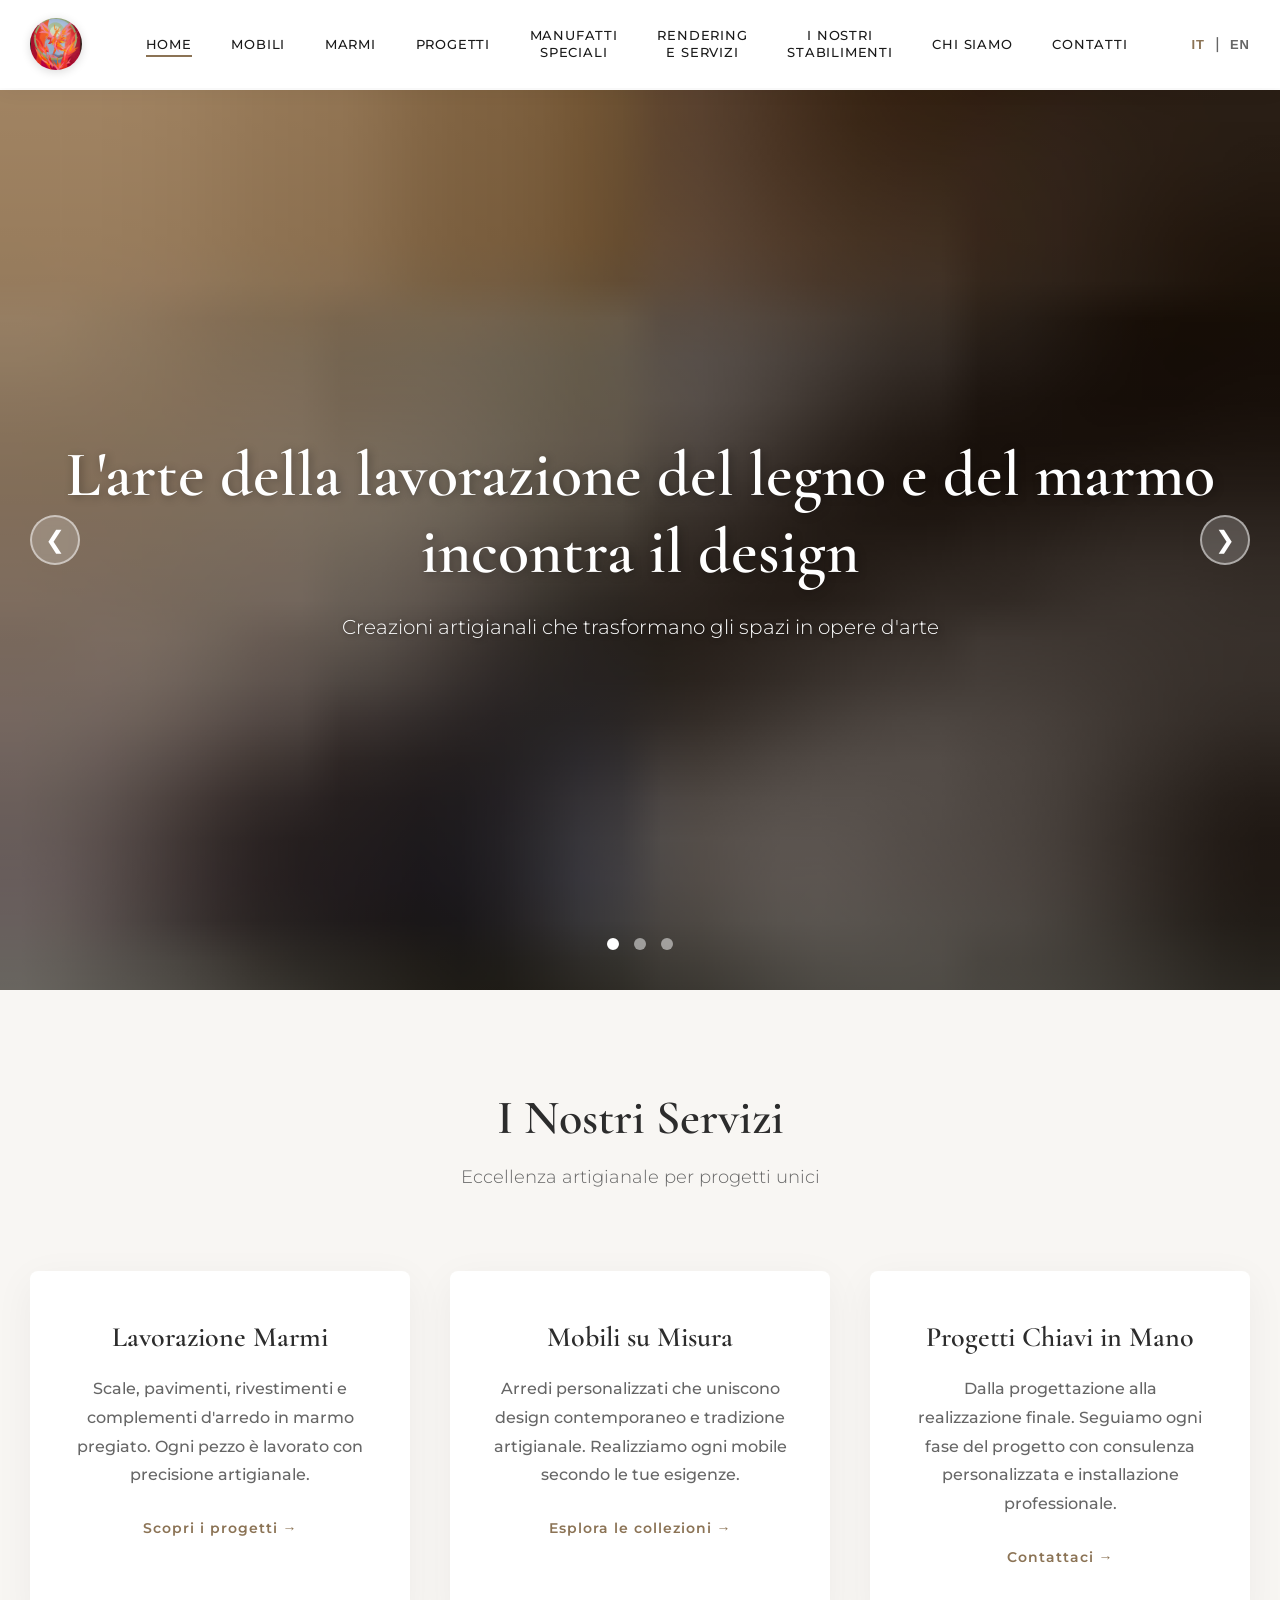
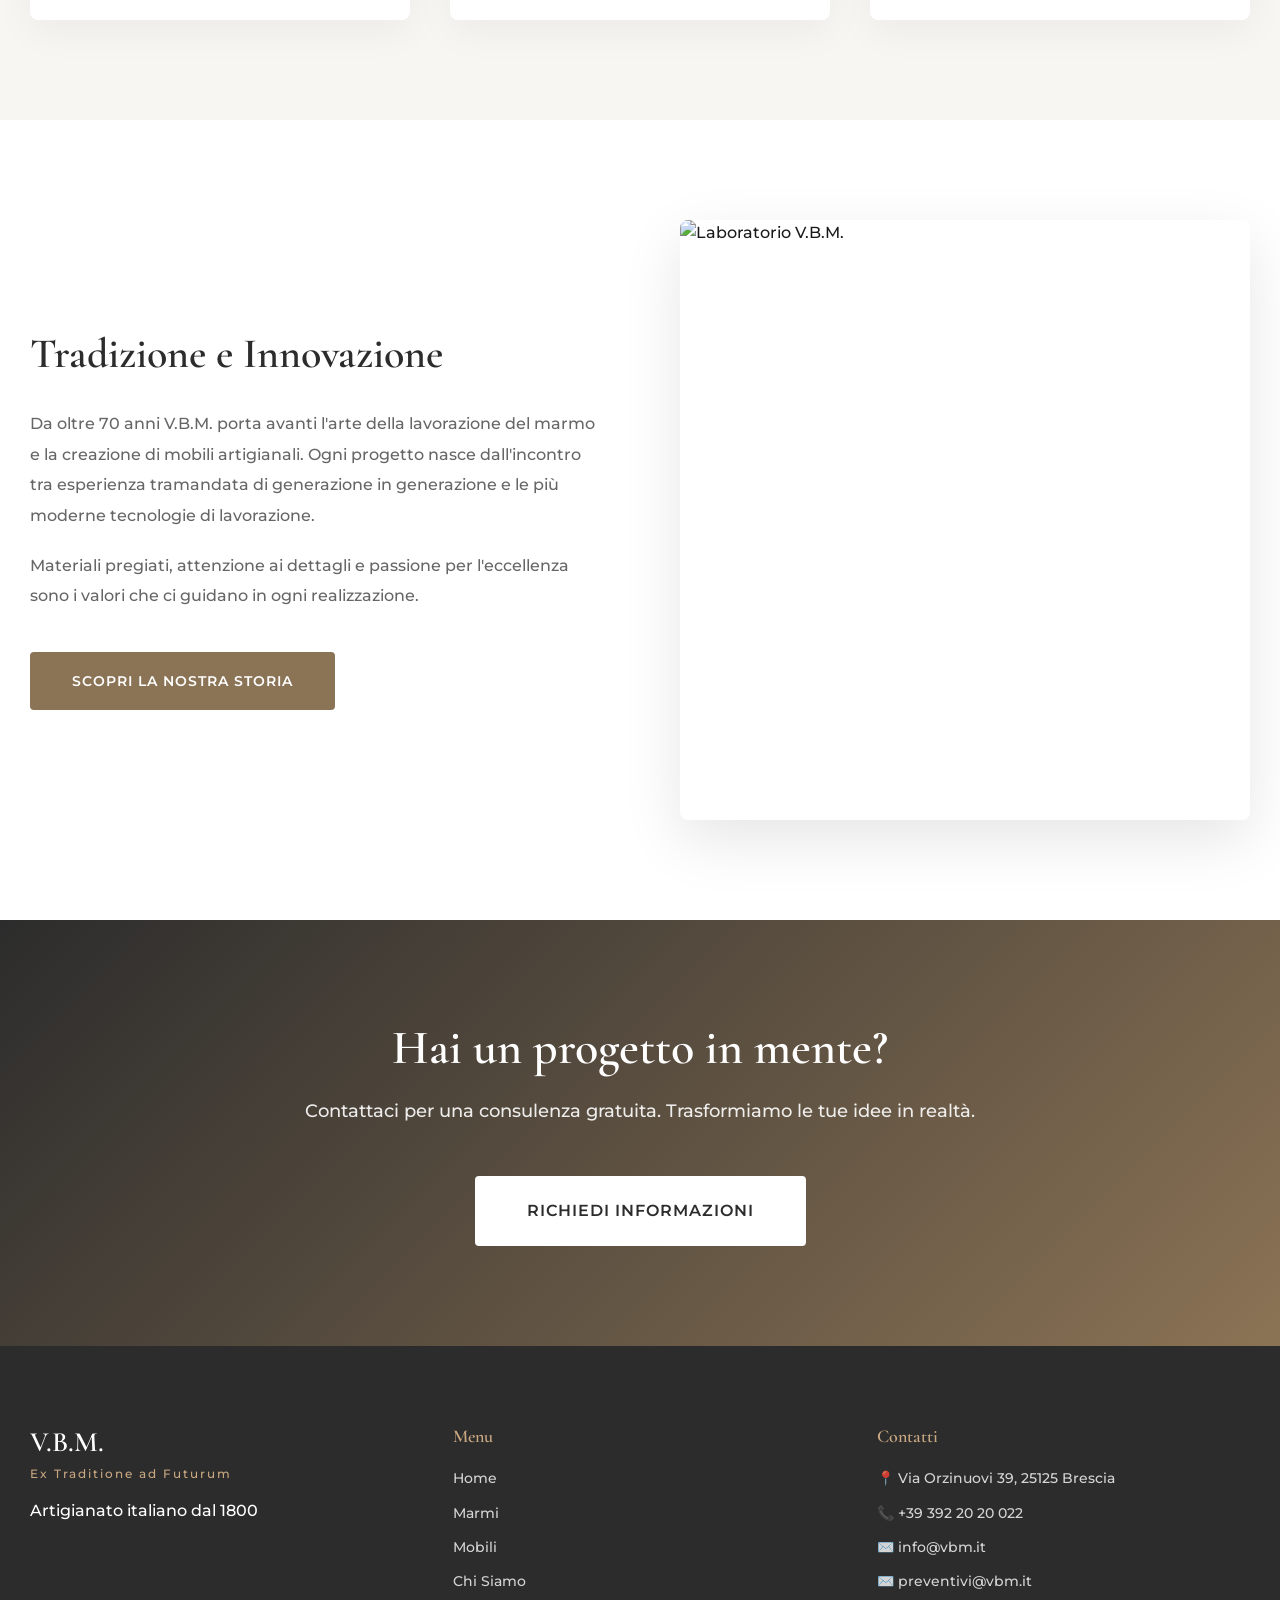
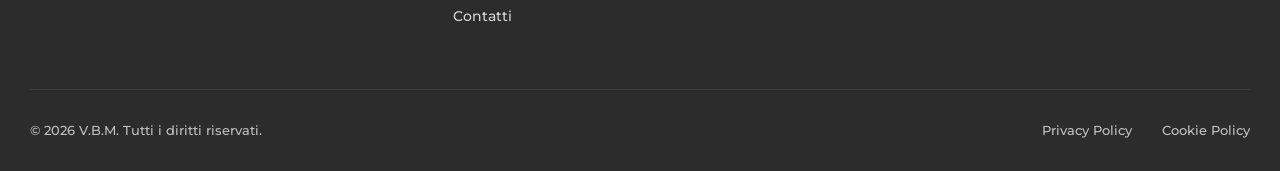
==== commit 754f9538: "Homepage: aggiorna testo slide; navbar: inverti ordine Mobili/Marmi Co-Authored-By: Claude Sonnet 4." ====
--- a/index.html
+++ b/index.html
@@ -25,8 +25,8 @@
 
                 <div class="nav-menu" id="navMenu">
                     <a href="index.html" class="nav-link active" data-it="Home" data-en="Home">Home</a>
+                    <a href="mobili.html" class="nav-link" data-it="Mobili" data-en="Furniture">Mobili</a>
                     <a href="marmi.html" class="nav-link" data-it="Marmi" data-en="Marble">Marmi</a>
-                    <a href="mobili.html" class="nav-link" data-it="Mobili" data-en="Furniture">Mobili</a>
                     <a href="progetti.html" class="nav-link" data-it="Progetti" data-en="Projects">Progetti</a>
                     <a href="manufatti.html" class="nav-link" data-it="Manufatti<br>Speciali" data-en="Special<br>Items">Manufatti<br>Speciali</a>
                     <a href="rendering.html" class="nav-link" data-it="Rendering<br>e Servizi" data-en="Rendering<br>&amp; Services">Rendering<br>e Servizi</a>
@@ -57,8 +57,8 @@
             <div class="slide-bg" style="background-image: url('[data-uri]')" data-full-image="images/slider/slide1.jpg"></div>
             <div class="slide-content">
                 <div class="container">
-                    <h2 class="slide-title" data-it="L'arte del marmo incontra il design" data-en="The art of marble meets design">
-                        L'arte del marmo incontra il design
+                    <h2 class="slide-title" data-it="L'arte della lavorazione del legno e del marmo incontra il design" data-en="The art of wood and marble craftsmanship meets design">
+                        L'arte della lavorazione del legno e del marmo incontra il design
                     </h2>
                     <p class="slide-text" data-it="Creazioni artigianali che trasformano gli spazi in opere d'arte" data-en="Handcrafted creations that transform spaces into works of art">
                         Creazioni artigianali che trasformano gli spazi in opere d'arte
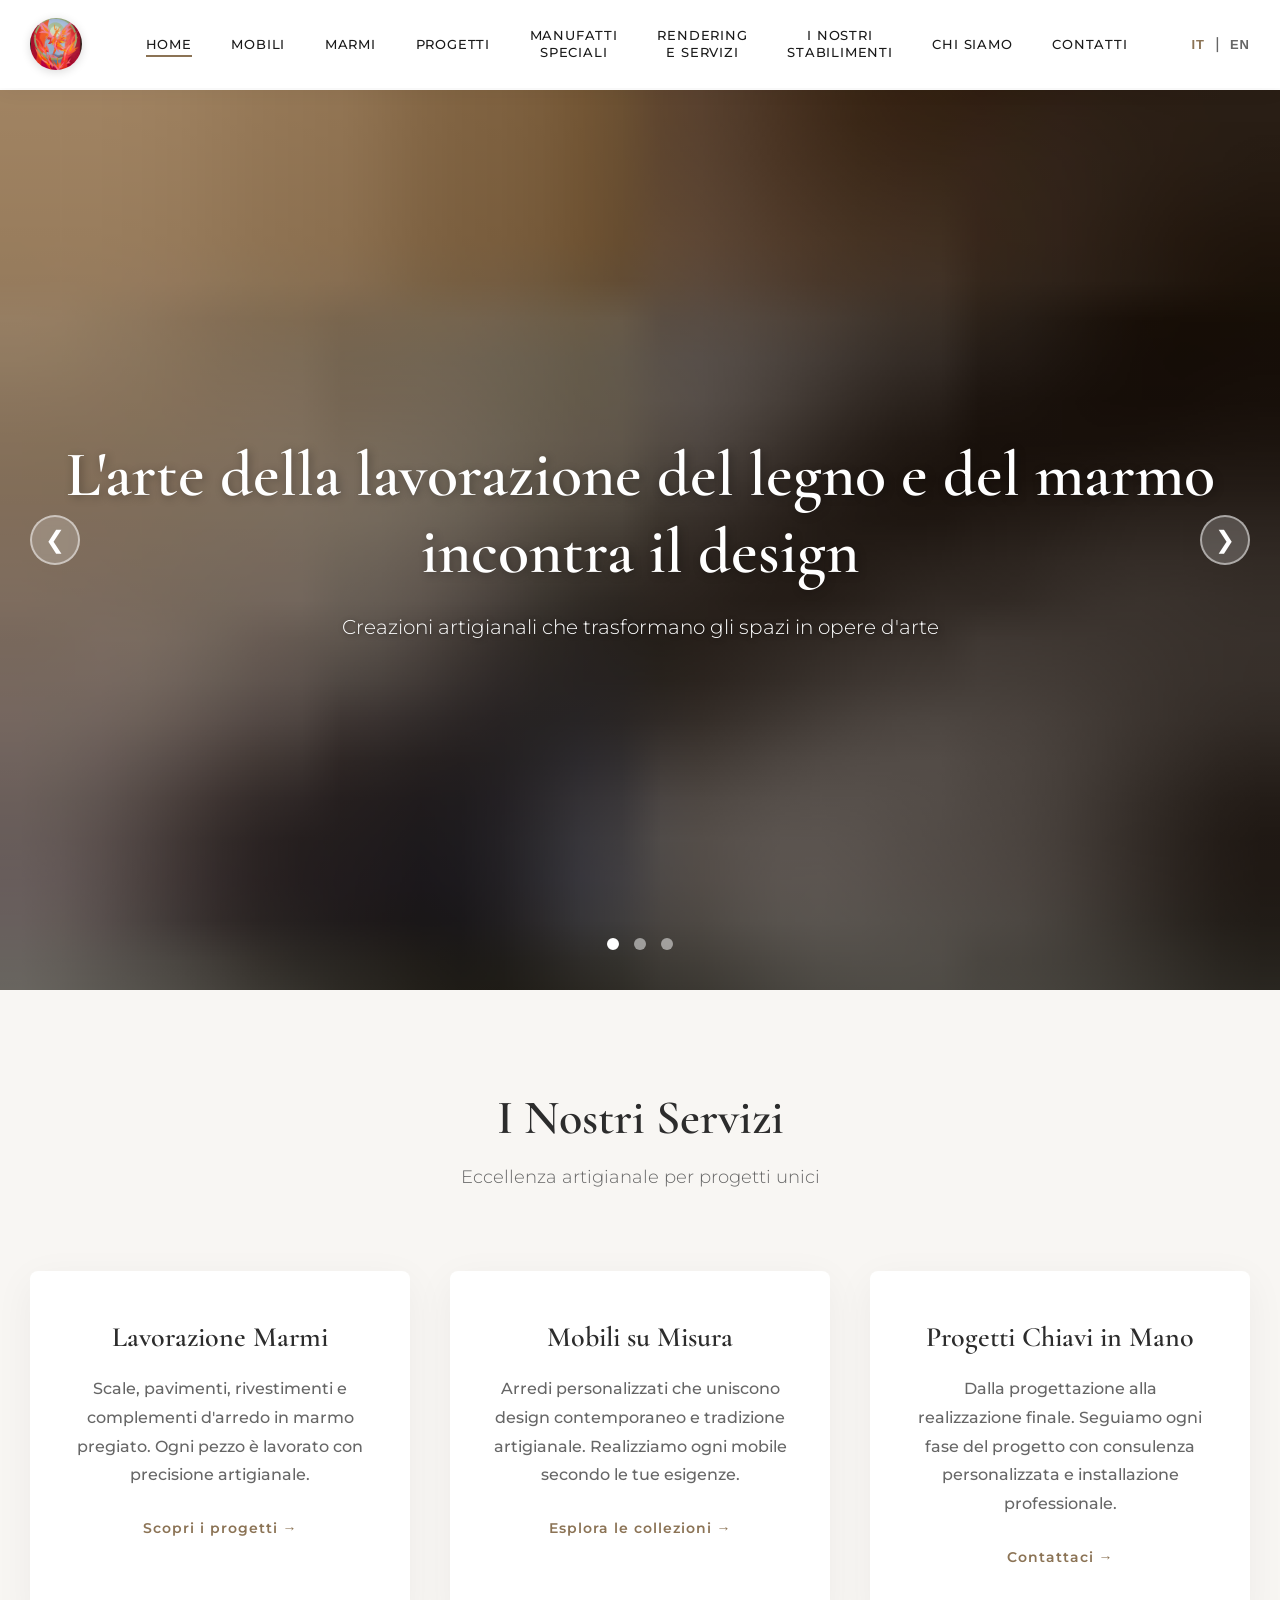
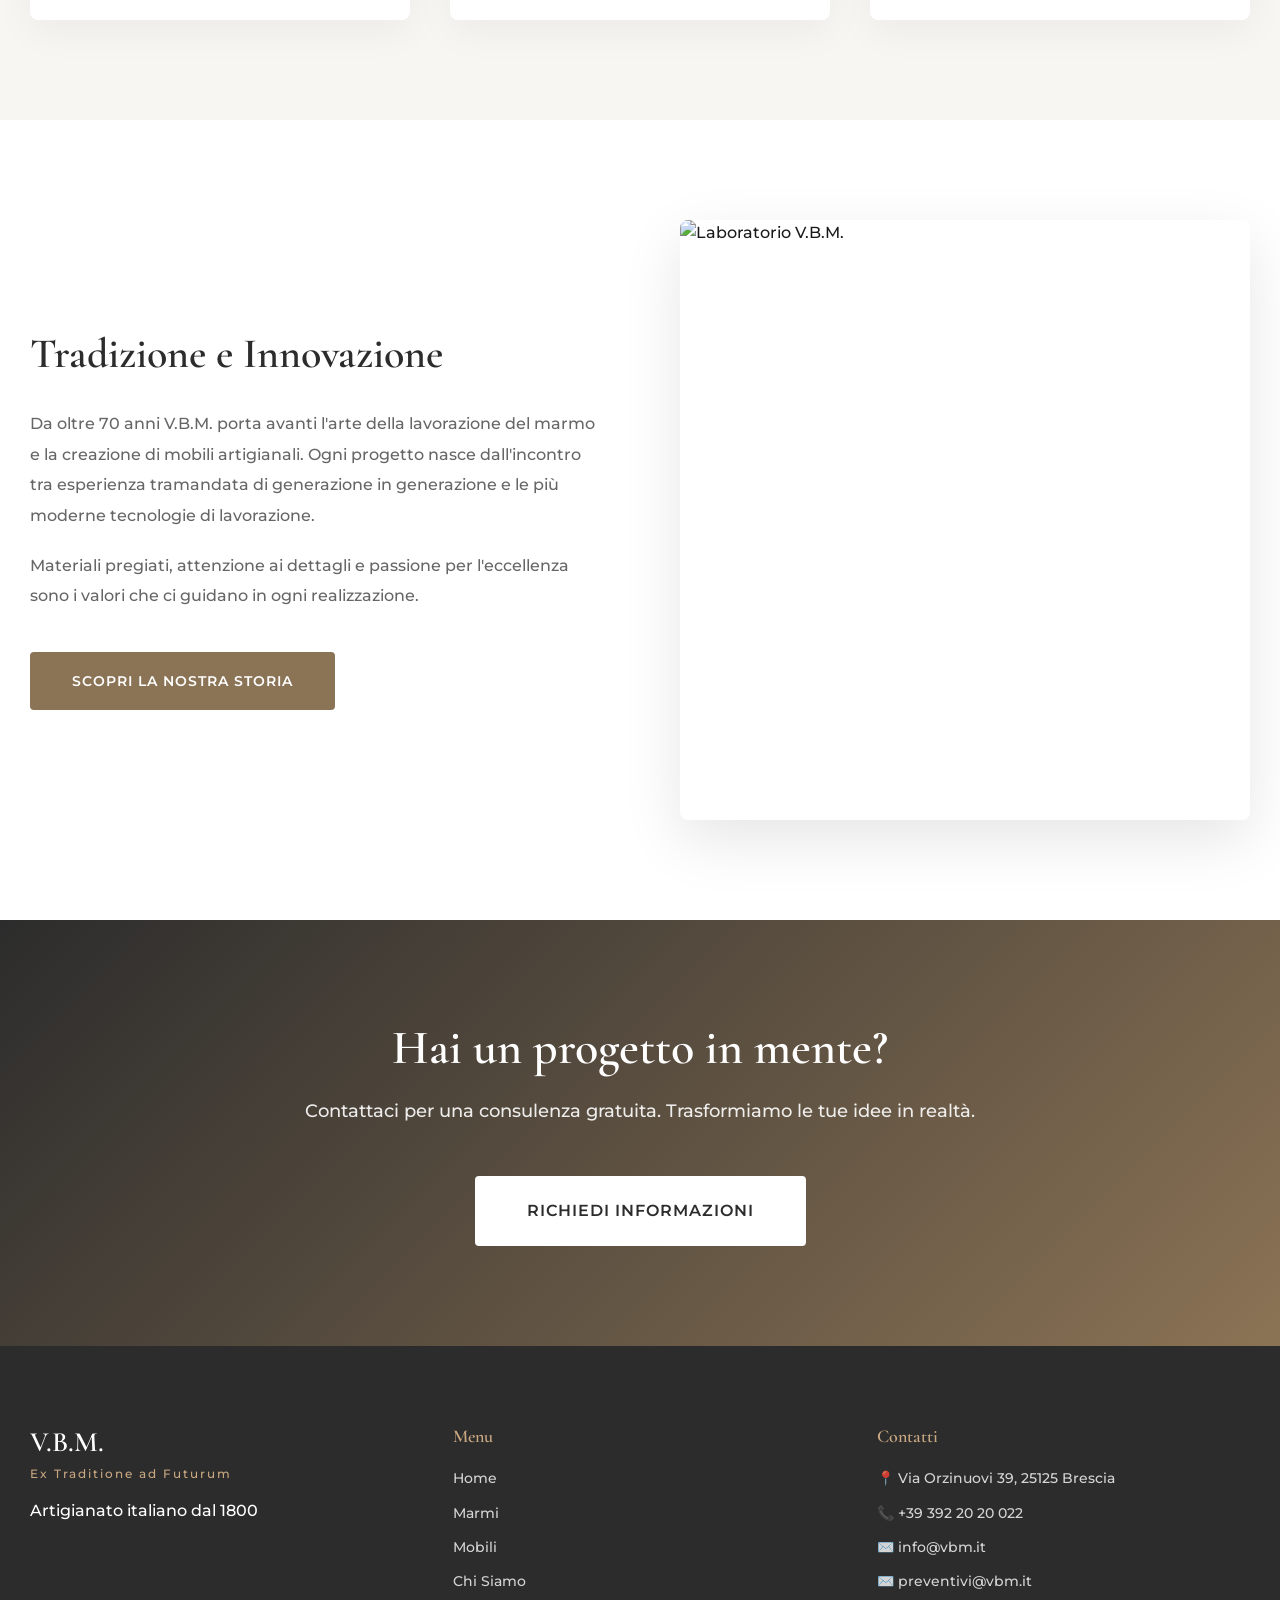
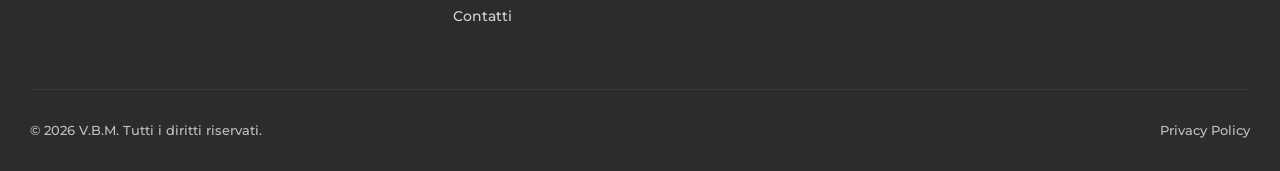
==== commit aa1e1168: "Aggiunge Privacy Policy GDPR; rimuove Cookie Policy da tutto il sito Co-Authored-By: Claude Sonnet 4" ====
--- a/index.html
+++ b/index.html
@@ -206,8 +206,7 @@
             <div class="footer-bottom">
                 <p>&copy; 2026 V.B.M. <span data-it="Tutti i diritti riservati." data-en="All rights reserved.">Tutti i diritti riservati.</span></p>
                 <div class="footer-links">
-                    <a href="#" data-it="Privacy Policy" data-en="Privacy Policy">Privacy Policy</a>
-                    <a href="#" data-it="Cookie Policy" data-en="Cookie Policy">Cookie Policy</a>
+                    <a href="privacy-policy.html" data-it="Privacy Policy" data-en="Privacy Policy">Privacy Policy</a>
                 </div>
             </div>
         </div>
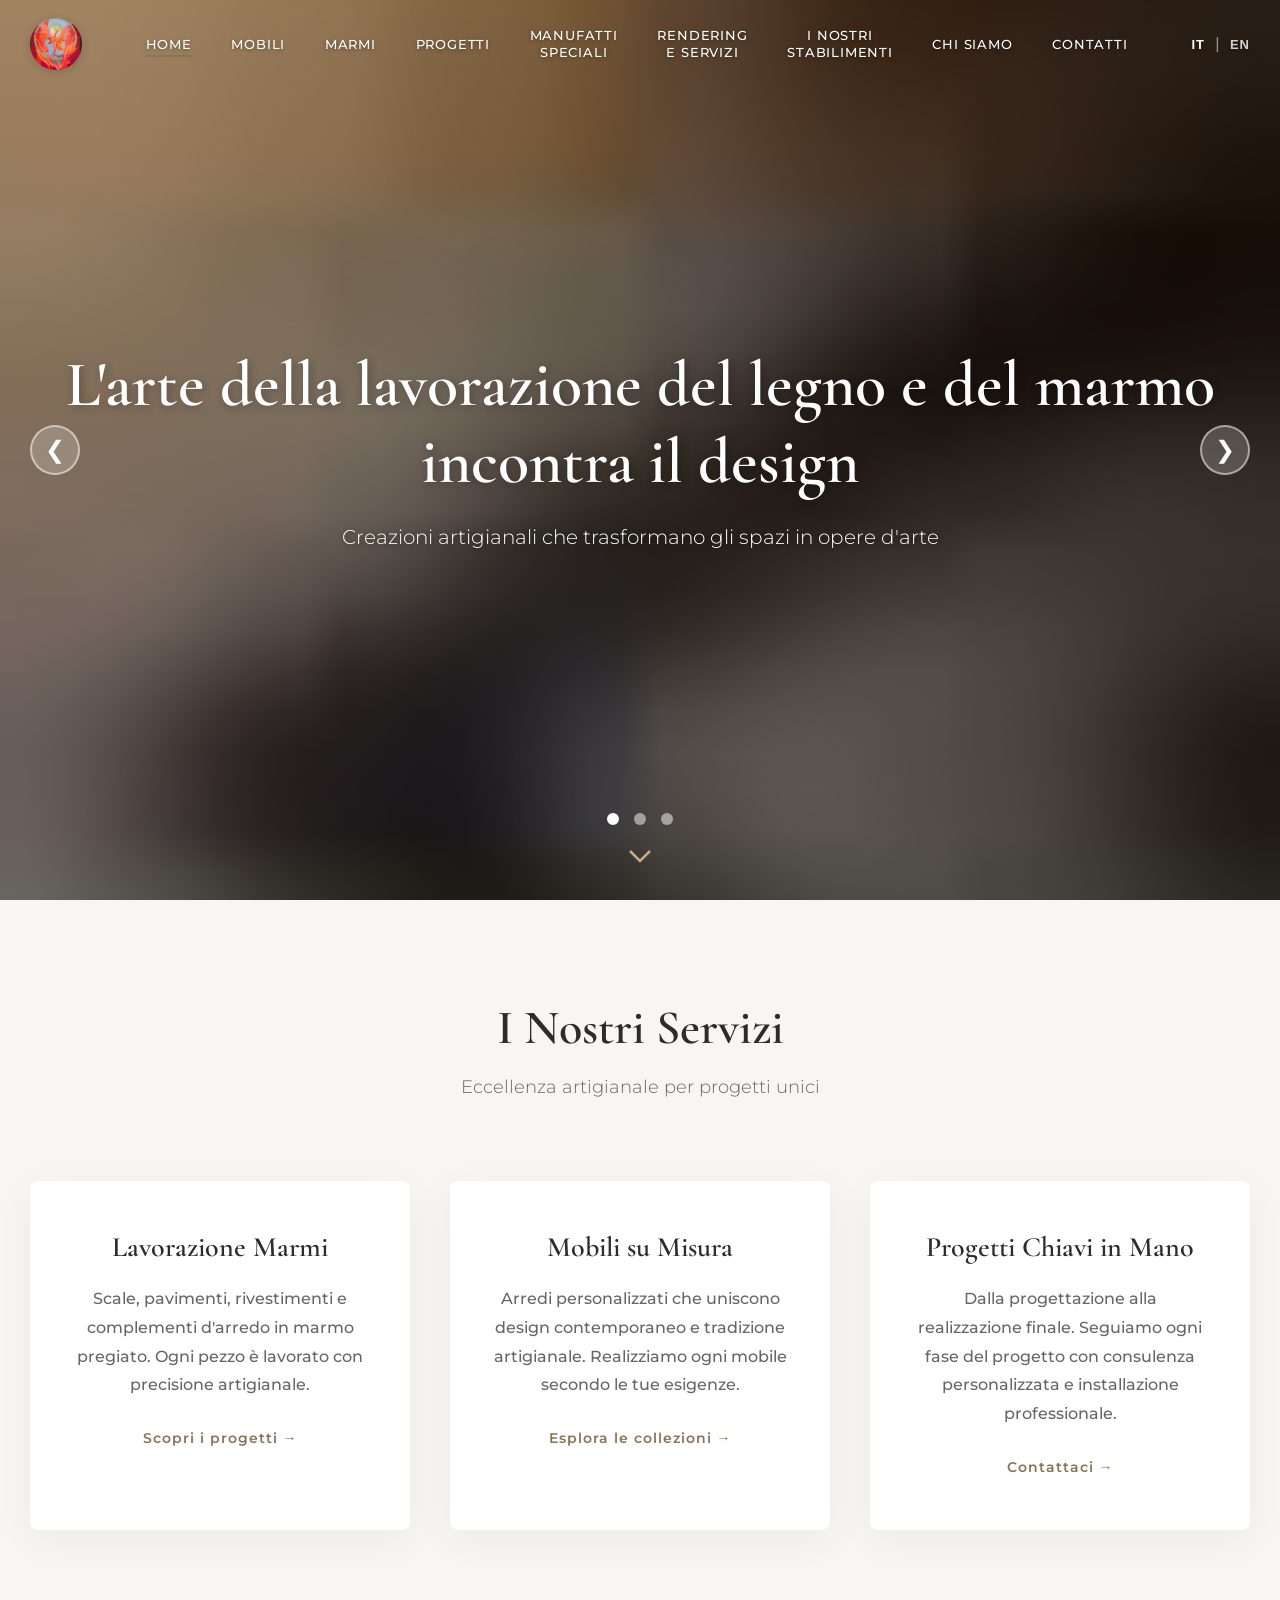
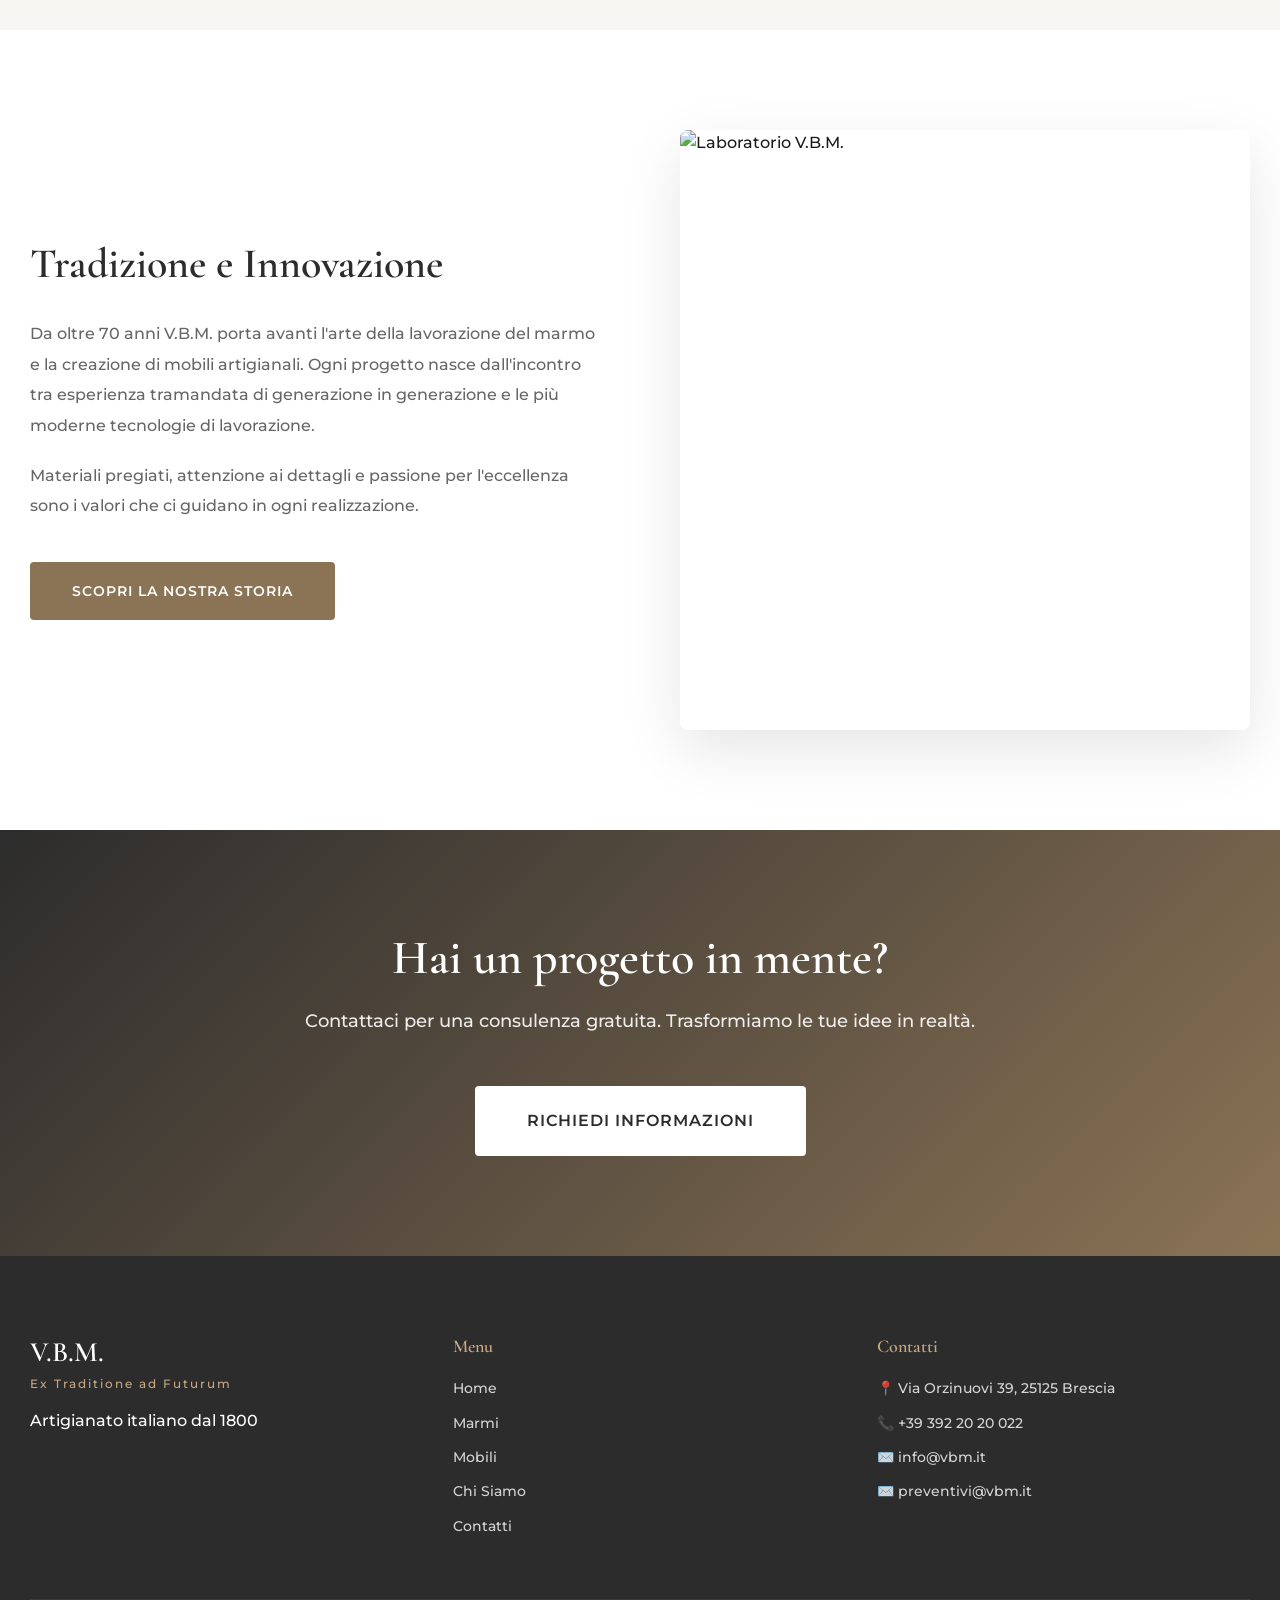
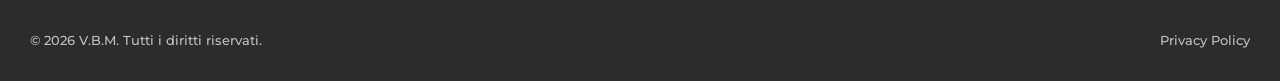
==== commit cc60139a: "Restyling completo: navbar trasparente, sezioni manifesto, pagine nuove - Navbar trasparente con scr" ====
--- a/index.html
+++ b/index.html
@@ -11,6 +11,17 @@
     <link rel="preload" href="images/slider/slide1.jpg" as="image">
     <link rel="stylesheet" href="css/fonts.css">
     <link rel="stylesheet" href="css/style.css">
+    <link rel="stylesheet" href="css/gallery.css">
+    <style>
+        .slider-dots { bottom: 75px; }
+        #scrollArrow {
+            position: absolute;
+            bottom: 1.5rem;
+            left: 50%;
+            transform: translateX(-50%);
+            z-index: 10;
+        }
+    </style>
 </head>
 <body>
     <!-- Navigation -->
@@ -97,6 +108,11 @@
         <button class="slider-btn prev" id="prevSlide">&#10094;</button>
         <button class="slider-btn next" id="nextSlide">&#10095;</button>
         <div class="slider-dots" id="sliderDots"></div>
+        <div class="scroll-arrow" id="scrollArrow">
+            <svg viewBox="0 0 24 24" xmlns="http://www.w3.org/2000/svg">
+                <polyline points="6 9 12 15 18 9"></polyline>
+            </svg>
+        </div>
     </section>
 
     <!-- Services Section -->
@@ -213,5 +229,12 @@
     </footer>
 
     <script src="js/main.js"></script>
+    <script>
+        document.getElementById('scrollArrow').addEventListener('click', function() {
+            const slider = document.getElementById('heroSlider');
+            const navHeight = document.getElementById('navbar').offsetHeight;
+            window.scrollTo({ top: slider.offsetTop + slider.offsetHeight - navHeight, behavior: 'smooth' });
+        });
+    </script>
 </body>
 </html>
--- a/css/style.css
+++ b/css/style.css
@@ -61,15 +61,16 @@
     top: 0;
     left: 0;
     width: 100%;
+    background: transparent;
+    box-shadow: none;
+    z-index: 1000;
+    transition: background 0.4s ease, box-shadow 0.4s ease;
+}
+
+.navbar.scrolled {
     background: rgba(255, 255, 255, 0.98);
     backdrop-filter: blur(10px);
-    box-shadow: 0 2px 20px rgba(0, 0, 0, 0.05);
-    z-index: 1000;
-    transition: var(--transition);
-}
-
-.navbar.scrolled {
-    box-shadow: 0 2px 30px rgba(0, 0, 0, 0.1);
+    box-shadow: 0 2px 20px rgba(0, 0, 0, 0.08);
 }
 
 .nav-wrapper {
@@ -131,7 +132,8 @@
     font-weight: 500;
     letter-spacing: 0.8px;
     text-transform: uppercase;
-    color: var(--text-dark);
+    color: #fff;
+    text-shadow: 0 1px 4px rgba(0,0,0,0.4);
     position: relative;
     padding: 5px 0;
     white-space: nowrap;
@@ -173,20 +175,44 @@
     font-size: 13px;
     font-weight: 600;
     letter-spacing: 1px;
+    color: rgba(255,255,255,0.8);
+    cursor: pointer;
+    transition: var(--transition);
+    text-shadow: 0 1px 4px rgba(0,0,0,0.4);
+}
+
+.lang-btn.active {
+    color: #fff;
+}
+
+.lang-btn:hover {
+    color: #fff;
+}
+
+.separator {
+    color: rgba(255,255,255,0.5);
+    text-shadow: none;
+}
+
+.navbar.scrolled .nav-link {
+    color: var(--text-dark);
+    text-shadow: none;
+}
+
+.navbar.scrolled .lang-btn {
     color: var(--text-light);
-    cursor: pointer;
-    transition: var(--transition);
-}
-
-.lang-btn.active {
+    text-shadow: none;
+}
+
+.navbar.scrolled .lang-btn.active {
     color: var(--secondary-color);
 }
 
-.lang-btn:hover {
+.navbar.scrolled .lang-btn:hover {
     color: var(--secondary-color);
 }
 
-.separator {
+.navbar.scrolled .separator {
     color: var(--text-light);
 }
 
@@ -202,8 +228,12 @@
 .mobile-toggle span {
     width: 25px;
     height: 2px;
+    background: #fff;
+    transition: var(--transition);
+}
+
+.navbar.scrolled .mobile-toggle span {
     background: var(--primary-color);
-    transition: var(--transition);
 }
 
 /* ========================================
@@ -212,7 +242,7 @@
 .hero-slider {
     position: relative;
     height: 100vh;
-    margin-top: 90px;
+    margin-top: 0;
     overflow: hidden;
     background-color: #1a1a1a;
 }
@@ -636,6 +666,11 @@
         left: 0;
     }
 
+    .nav-menu .nav-link {
+        color: var(--text-dark);
+        text-shadow: none;
+    }
+
     .mobile-toggle {
         display: flex;
     }
--- a/css/gallery.css
+++ b/css/gallery.css
@@ -0,0 +1,1072 @@
+/* ========================================
+   PAGE HEADER
+   ======================================== */
+.page-header {
+    position: relative;
+    height: 400px;
+    margin-top: 0;
+    background-size: cover;
+    background-position: center;
+    display: flex;
+    align-items: center;
+    justify-content: center;
+    text-align: center;
+}
+
+.page-header-overlay {
+    position: absolute;
+    top: 0;
+    left: 0;
+    width: 100%;
+    height: 100%;
+    background: linear-gradient(to bottom, rgba(0,0,0,0.4), rgba(0,0,0,0.6));
+}
+
+.chisiamo-title {
+    font-family: 'Cormorant Garamond', serif;
+    font-size: 48px;
+    color: #f5ede0;
+    letter-spacing: 3px;
+    margin-bottom: 20px;
+}
+
+.page-header .container {
+    position: relative;
+    z-index: 2;
+}
+
+.page-title {
+    font-size: 56px;
+    color: #ffffff;
+    margin-bottom: 15px;
+    text-shadow: 2px 2px 10px rgba(0, 0, 0, 0.3);
+}
+
+.page-subtitle {
+    font-size: 20px;
+    color: #ffffff;
+    font-weight: 300;
+    text-shadow: 1px 1px 5px rgba(0, 0, 0, 0.5);
+}
+
+/* ========================================
+   INTRO SECTION
+   ======================================== */
+.intro-section {
+    padding: 32px 0;
+    background: #f8f6f3;
+}
+
+.intro-content {
+    max-width: 900px;
+    margin: 0 auto;
+    text-align: center;
+}
+
+.intro-content h2 {
+    font-size: 42px;
+    margin-bottom: 30px;
+    color: #2c2c2c;
+}
+
+.intro-content p {
+    font-size: 17px;
+    line-height: 1.9;
+    color: #666;
+    margin-bottom: 20px;
+}
+
+/* ========================================
+   MANIFESTO SECTION (dark intro)
+   ======================================== */
+.manifesto-section {
+    background: #2c2c2c;
+    color: #fff;
+    padding: 1.5rem 0;
+    text-align: center;
+}
+
+.manifesto-section h2 {
+    font-family: 'Cormorant Garamond', serif;
+    font-size: 3rem;
+    color: #c9a882;
+    margin-bottom: 1.5rem;
+}
+
+.manifesto-section p {
+    font-size: 1.1rem;
+    line-height: 1.9;
+    color: #fff;
+    max-width: 700px;
+    margin: 0 auto 1.5rem;
+    opacity: 0.9;
+}
+
+/* ========================================
+   SCROLL ARROW
+   ======================================== */
+.scroll-arrow {
+    display: flex;
+    justify-content: center;
+    margin-top: 2rem;
+    cursor: pointer;
+}
+
+.scroll-arrow svg {
+    width: 40px;
+    height: 40px;
+    stroke: #c9a882;
+    fill: none;
+    stroke-width: 1.5;
+    animation: bounce-arrow 1.8s ease-in-out infinite;
+}
+
+@keyframes bounce-arrow {
+    0%, 100% { transform: translateY(0); opacity: 0.6; }
+    50% { transform: translateY(10px); opacity: 1; }
+}
+
+@media (max-width: 768px) {
+    .manifesto-section h2 { font-size: 2rem; }
+}
+
+/* ========================================
+   GALLERY GRID
+   ======================================== */
+.gallery-section,
+.projects-section,
+.workshop-section {
+    padding: 100px 0;
+}
+
+.gallery-grid {
+    display: grid;
+    grid-template-columns: repeat(auto-fill, minmax(300px, 1fr));
+    gap: 20px;
+    margin-top: 50px;
+}
+
+.gallery-item {
+    position: relative;
+    overflow: hidden;
+    border-radius: 8px;
+    box-shadow: 0 5px 20px rgba(0, 0, 0, 0.1);
+    aspect-ratio: 4/3;
+    background: #f0f0f0;
+    cursor: pointer;
+    transition: all 0.3s ease;
+}
+
+.gallery-item img {
+    width: 100%;
+    height: 100%;
+    object-fit: cover;
+}
+
+/* ========================================
+   PROJECT BLOCKS
+   ======================================== */
+.project-block {
+    margin-bottom: 100px;
+}
+
+.project-header {
+    margin-bottom: 40px;
+}
+
+.project-title {
+    font-size: 36px;
+    margin-bottom: 15px;
+    color: #2c2c2c;
+}
+
+.project-description {
+    font-size: 16px;
+    line-height: 1.8;
+    color: #666;
+    max-width: 900px;
+}
+
+/* ========================================
+   LIGHTBOX
+   ======================================== */
+.lightbox {
+    position: fixed;
+    top: 0;
+    left: 0;
+    width: 100%;
+    height: 100%;
+    background: rgba(0, 0, 0, 0.95);
+    z-index: 10000;
+    display: none;
+    align-items: center;
+    justify-content: center;
+    opacity: 0;
+    transition: opacity 0.3s ease;
+}
+
+.lightbox.active {
+    display: flex;
+    opacity: 1;
+}
+
+.lightbox img {
+    max-width: 90%;
+    max-height: 90%;
+    object-fit: contain;
+    box-shadow: 0 10px 50px rgba(0, 0, 0, 0.5);
+}
+
+.lightbox-close,
+.lightbox-prev,
+.lightbox-next {
+    position: absolute;
+    background: rgba(255, 255, 255, 0.1);
+    border: 2px solid rgba(255, 255, 255, 0.3);
+    color: #ffffff;
+    font-size: 30px;
+    width: 50px;
+    height: 50px;
+    border-radius: 50%;
+    cursor: pointer;
+    transition: all 0.3s ease;
+    backdrop-filter: blur(5px);
+    display: flex;
+    align-items: center;
+    justify-content: center;
+}
+
+.lightbox-close:hover,
+.lightbox-prev:hover,
+.lightbox-next:hover {
+    background: rgba(255, 255, 255, 0.2);
+    border-color: #ffffff;
+}
+
+.lightbox-close {
+    top: 30px;
+    right: 30px;
+}
+
+.lightbox-prev {
+    left: 30px;
+    top: 50%;
+    transform: translateY(-50%);
+}
+
+.lightbox-next {
+    right: 30px;
+    top: 50%;
+    transform: translateY(-50%);
+}
+
+/* ========================================
+   SERVICES LIST
+   ======================================== */
+.services-list {
+    background: #f8f6f3;
+    padding: 100px 0;
+}
+
+.services-grid-list {
+    display: grid;
+    grid-template-columns: repeat(auto-fit, minmax(300px, 1fr));
+    gap: 30px;
+    margin-top: 50px;
+}
+
+.service-item {
+    background: #ffffff;
+    padding: 40px 30px;
+    border-radius: 8px;
+    box-shadow: 0 5px 20px rgba(0, 0, 0, 0.05);
+    transition: all 0.3s ease;
+}
+
+.service-item:hover {
+    box-shadow: 0 10px 30px rgba(0, 0, 0, 0.1);
+}
+
+.service-item h3 {
+    font-size: 24px;
+    margin-bottom: 15px;
+    color: #2c2c2c;
+}
+
+.service-item p {
+    font-size: 15px;
+    line-height: 1.7;
+    color: #666;
+}
+
+/* ========================================
+   CATEGORIES SECTION (MOBILI)
+   ======================================== */
+.categories-section {
+    padding: 100px 0;
+    background: #ffffff;
+}
+
+.categories-grid {
+    display: grid;
+    grid-template-columns: repeat(auto-fit, minmax(350px, 1fr));
+    gap: 40px;
+    margin-top: 60px;
+}
+
+.category-card {
+    background: #f8f6f3;
+    padding: 40px 35px;
+    border-radius: 8px;
+    transition: all 0.3s ease;
+}
+
+.category-card:hover {
+    box-shadow: 0 10px 30px rgba(0, 0, 0, 0.1);
+}
+
+.category-icon {
+    font-size: 48px;
+    margin-bottom: 20px;
+}
+
+.category-card h3 {
+    font-size: 26px;
+    margin-bottom: 25px;
+    color: #2c2c2c;
+}
+
+.category-card ul {
+    list-style: none;
+    padding: 0;
+}
+
+.category-card ul li {
+    padding: 10px 0;
+    padding-left: 25px;
+    position: relative;
+    font-size: 15px;
+    color: #666;
+}
+
+.category-card ul li::before {
+    content: '✓';
+    position: absolute;
+    left: 0;
+    color: #8b7355;
+    font-weight: bold;
+}
+
+/* ========================================
+   MATERIALS & PROCESS SECTIONS
+   ======================================== */
+.materials-section,
+.process-section {
+    padding: 80px 0;
+    background: #f8f6f3;
+}
+
+.materials-grid {
+    display: grid;
+    grid-template-columns: repeat(auto-fit, minmax(250px, 1fr));
+    gap: 30px;
+    margin-top: 50px;
+}
+
+.material-card {
+    background: #ffffff;
+    padding: 35px 30px;
+    border-radius: 8px;
+    box-shadow: 0 5px 15px rgba(0, 0, 0, 0.05);
+    text-align: center;
+}
+
+.material-card h4 {
+    font-size: 20px;
+    margin-bottom: 15px;
+    color: #2c2c2c;
+}
+
+.material-card p {
+    font-size: 14px;
+    line-height: 1.7;
+    color: #666;
+}
+
+.process-steps {
+    display: grid;
+    grid-template-columns: repeat(auto-fit, minmax(250px, 1fr));
+    gap: 40px;
+    margin-top: 60px;
+}
+
+.step {
+    text-align: center;
+}
+
+.step-number {
+    font-size: 48px;
+    font-weight: 700;
+    color: #c9a882;
+    font-family: 'Cormorant Garamond', serif;
+    margin-bottom: 20px;
+}
+
+.step h4 {
+    font-size: 22px;
+    margin-bottom: 15px;
+    color: #2c2c2c;
+}
+
+.step p {
+    font-size: 15px;
+    line-height: 1.7;
+    color: #666;
+}
+
+/* ========================================
+   SPLIT HEADER (STABILIMENTI)
+   ======================================== */
+.split-header {
+    position: relative;
+    display: flex;
+    height: 65vh;
+    min-height: 400px;
+    margin-top: 0;
+    margin-bottom: 0;
+    padding: 0;
+    overflow: hidden;
+}
+
+.split-half {
+    flex: 1;
+    background-size: cover;
+    background-position: center;
+    position: relative;
+    display: flex;
+    align-items: flex-end;
+    justify-content: center;
+    padding-bottom: 30px;
+}
+
+.split-overlay {
+    position: absolute;
+    inset: 0;
+    background: rgba(0,0,0,0.45);
+}
+
+.split-label {
+    position: relative;
+    z-index: 2;
+    color: #ffffff;
+    font-family: 'Montserrat', sans-serif;
+    font-size: 13px;
+    letter-spacing: 2px;
+    text-transform: uppercase;
+    opacity: 0.85;
+}
+
+.split-header-title {
+    position: absolute;
+    inset: 0;
+    display: flex;
+    align-items: center;
+    justify-content: center;
+    z-index: 3;
+    pointer-events: none;
+}
+
+.split-header-title .page-title {
+    text-shadow: 2px 2px 15px rgba(0,0,0,0.6);
+}
+
+@media (max-width: 768px) {
+    .split-header {
+        flex-direction: column;
+        height: 400px;
+    }
+}
+
+/* ========================================
+   LOGO SECTION (CHI SIAMO)
+   ======================================== */
+.logo-section {
+    padding: 80px 0;
+    margin-top: 0;
+    background-size: cover;
+    background-position: center;
+    text-align: center;
+}
+
+.logo-section-overlay {
+    position: absolute;
+    inset: 0;
+    background: rgba(0,0,0,0.52);
+    z-index: 0;
+}
+
+.logo-section .container,
+.logo-section .scroll-arrow {
+    position: relative;
+    z-index: 1;
+}
+
+.logo-showcase {
+    max-width: 600px;
+    margin: 0 auto;
+}
+
+.logo-large {
+    width: 320px;
+    height: 320px;
+    border-radius: 50%;
+    object-fit: cover;
+    object-position: center;
+    margin: 0 auto;
+    display: block;
+    box-shadow: 0 15px 50px rgba(0,0,0,0.15);
+}
+
+.logo-motto {
+    font-family: 'Cormorant Garamond', serif;
+    font-size: 28px;
+    font-style: italic;
+    color: #f5ede0;
+    margin-top: 30px;
+    font-weight: 500;
+    letter-spacing: 2px;
+}
+
+
+/* ========================================
+   STORY & VALUES (CHI SIAMO)
+   ======================================== */
+.story-section {
+    padding: 100px 0;
+}
+
+.story-content {
+    display: grid;
+    grid-template-columns: 1fr 1fr;
+    gap: 80px;
+    align-items: center;
+}
+
+.story-text h2 {
+    font-size: 42px;
+    margin-bottom: 30px;
+    color: #2c2c2c;
+}
+
+.story-text p {
+    font-size: 16px;
+    line-height: 1.9;
+    color: #666;
+    margin-bottom: 20px;
+}
+
+.story-image {
+    border-radius: 8px;
+    overflow: hidden;
+    box-shadow: 0 20px 60px rgba(0, 0, 0, 0.1);
+}
+
+.story-image img {
+    width: 100%;
+    height: 100%;
+    object-fit: cover;
+}
+
+.values-section {
+    background: #f8f6f3;
+    padding: 100px 0;
+}
+
+.values-grid {
+    display: grid;
+    grid-template-columns: repeat(auto-fit, minmax(300px, 1fr));
+    gap: 40px;
+    margin-top: 60px;
+}
+
+.value-card {
+    background: #ffffff;
+    padding: 40px 35px;
+    border-radius: 8px;
+    box-shadow: 0 5px 20px rgba(0, 0, 0, 0.05);
+    transition: all 0.3s ease;
+    text-align: center;
+}
+
+.value-card:hover {
+    box-shadow: 0 10px 30px rgba(0, 0, 0, 0.1);
+}
+
+.value-icon {
+    font-size: 56px;
+    margin-bottom: 20px;
+}
+
+.value-card h3 {
+    font-size: 24px;
+    margin-bottom: 15px;
+    color: #2c2c2c;
+}
+
+.value-card p {
+    font-size: 15px;
+    line-height: 1.8;
+    color: #666;
+}
+
+/* ========================================
+   HERITAGE & TIMELINE
+   ======================================== */
+.heritage-section {
+    padding: 100px 0;
+}
+
+.heritage-intro {
+    text-align: center;
+    font-size: 18px;
+    line-height: 1.9;
+    color: #666;
+    max-width: 900px;
+    margin: 0 auto 60px;
+}
+
+.heritage-timeline {
+    max-width: 800px;
+    margin: 80px auto 0;
+}
+
+.timeline-item {
+    display: grid;
+    grid-template-columns: 100px 1fr;
+    gap: 40px;
+    margin-bottom: 50px;
+    position: relative;
+}
+
+.timeline-item::after {
+    content: '';
+    position: absolute;
+    left: 50px;
+    top: 60px;
+    bottom: -50px;
+    width: 2px;
+    background: #e0e0e0;
+}
+
+.timeline-item:last-child::after {
+    display: none;
+}
+
+.timeline-year {
+    font-size: 28px;
+    font-weight: 700;
+    color: #8b7355;
+    font-family: 'Cormorant Garamond', serif;
+}
+
+.timeline-content h4 {
+    font-size: 22px;
+    margin-bottom: 10px;
+    color: #2c2c2c;
+}
+
+.timeline-content p {
+    font-size: 15px;
+    line-height: 1.7;
+    color: #666;
+}
+
+/* ========================================
+   TEAM SECTION
+   ======================================== */
+.team-section {
+    background: #f8f6f3;
+    padding: 100px 0;
+}
+
+.team-intro {
+    max-width: 800px;
+    margin: 40px auto 0;
+    text-align: center;
+    font-size: 16px;
+    line-height: 1.9;
+    color: #666;
+}
+
+/* ========================================
+   CONTACT PAGE
+   ======================================== */
+.contact-section {
+    padding: 100px 0;
+}
+
+.contact-wrapper {
+    display: grid;
+    grid-template-columns: 1fr 1.5fr;
+    gap: 80px;
+}
+
+.contact-info h2 {
+    font-size: 36px;
+    margin-bottom: 40px;
+    color: #2c2c2c;
+}
+
+.info-block {
+    display: flex;
+    gap: 20px;
+    margin-bottom: 35px;
+}
+
+.info-icon {
+    font-size: 32px;
+    width: 50px;
+    flex-shrink: 0;
+}
+
+.info-content h4 {
+    font-size: 18px;
+    margin-bottom: 8px;
+    color: #2c2c2c;
+}
+
+.info-content p {
+    font-size: 15px;
+    line-height: 1.7;
+    color: #666;
+}
+
+.social-links-contact {
+    display: flex;
+    flex-direction: column;
+    gap: 8px;
+}
+
+.social-links-contact a {
+    color: #8b7355;
+    font-size: 15px;
+    transition: all 0.3s ease;
+}
+
+.social-links-contact a:hover {
+    color: #2c2c2c;
+}
+
+.office-hours {
+    margin-top: 50px;
+    padding: 30px;
+    background: #f8f6f3;
+    border-radius: 8px;
+}
+
+.office-hours h3 {
+    font-size: 22px;
+    margin-bottom: 20px;
+    color: #2c2c2c;
+}
+
+.office-hours table {
+    width: 100%;
+    font-size: 14px;
+}
+
+.office-hours table td {
+    padding: 8px 0;
+    color: #666;
+}
+
+.office-hours table td:first-child {
+    font-weight: 600;
+}
+
+.office-hours .note {
+    margin-top: 15px;
+    font-size: 13px;
+    font-style: italic;
+    color: #999;
+}
+
+/* ========================================
+   CONTACT FORM
+   ======================================== */
+.contact-form-wrapper h2 {
+    font-size: 36px;
+    margin-bottom: 10px;
+    color: #2c2c2c;
+}
+
+.form-intro {
+    font-size: 15px;
+    color: #666;
+    margin-bottom: 30px;
+}
+
+.contact-form {
+    background: #f8f6f3;
+    padding: 40px;
+    border-radius: 8px;
+}
+
+.form-row {
+    display: grid;
+    grid-template-columns: 1fr 1fr;
+    gap: 20px;
+}
+
+.form-group {
+    margin-bottom: 25px;
+}
+
+.form-group label {
+    display: block;
+    font-size: 14px;
+    font-weight: 600;
+    margin-bottom: 8px;
+    color: #2c2c2c;
+}
+
+.form-group input,
+.form-group select,
+.form-group textarea {
+    width: 100%;
+    padding: 14px 16px;
+    border: 2px solid transparent;
+    border-radius: 4px;
+    font-size: 15px;
+    font-family: 'Montserrat', sans-serif;
+    background: #ffffff;
+    transition: all 0.3s ease;
+}
+
+.form-group input:focus,
+.form-group select:focus,
+.form-group textarea:focus {
+    outline: none;
+    border-color: #8b7355;
+}
+
+.form-group input.input-error,
+.form-group select.input-error,
+.form-group textarea.input-error {
+    border-color: #e74c3c;
+}
+
+.form-group textarea {
+    resize: vertical;
+    min-height: 150px;
+}
+
+.checkbox-group {
+    margin-bottom: 20px;
+}
+
+.checkbox-label {
+    display: flex;
+    align-items: flex-start;
+    gap: 10px;
+    cursor: pointer;
+    font-size: 14px;
+    line-height: 1.6;
+}
+
+.checkbox-label input[type="checkbox"] {
+    width: auto;
+    margin-top: 3px;
+    cursor: pointer;
+}
+
+.checkbox-label a {
+    color: #8b7355;
+    text-decoration: underline;
+}
+
+.error-message {
+    color: #e74c3c;
+    font-size: 13px;
+    margin-top: 5px;
+}
+
+.success-message {
+    background: #27ae60;
+    color: #ffffff;
+    padding: 15px 20px;
+    border-radius: 4px;
+    margin-top: 20px;
+    text-align: center;
+    font-size: 15px;
+}
+
+/* ========================================
+   MAP & VISIT CTA
+   ======================================== */
+.map-section {
+    padding: 80px 0 0;
+}
+
+.map-placeholder {
+    height: 400px;
+    background: #f0f0f0;
+    display: flex;
+    flex-direction: column;
+    align-items: center;
+    justify-content: center;
+    margin-top: 40px;
+    border-radius: 8px;
+}
+
+.map-placeholder p {
+    color: #999;
+    font-size: 16px;
+    margin: 10px 0;
+}
+
+.map-note {
+    font-size: 13px !important;
+    font-style: italic;
+}
+
+.visit-cta {
+    padding: 100px 0;
+    background: #f8f6f3;
+}
+
+.visit-content {
+    text-align: center;
+    max-width: 800px;
+    margin: 0 auto;
+}
+
+.visit-content h2 {
+    font-size: 42px;
+    margin-bottom: 20px;
+    color: #2c2c2c;
+}
+
+.visit-content p {
+    font-size: 17px;
+    line-height: 1.8;
+    color: #666;
+    margin-bottom: 30px;
+}
+
+.cta-buttons {
+    display: flex;
+    gap: 20px;
+    justify-content: center;
+    flex-wrap: wrap;
+}
+
+.btn-secondary {
+    display: inline-block;
+    padding: 16px 40px;
+    background: transparent;
+    color: #8b7355;
+    font-size: 14px;
+    font-weight: 600;
+    letter-spacing: 1px;
+    text-transform: uppercase;
+    border-radius: 4px;
+    border: 2px solid #8b7355;
+    transition: all 0.3s ease;
+}
+
+.btn-secondary:hover {
+    background: #8b7355;
+    color: #ffffff;
+}
+
+/* ========================================
+   FADE IN ANIMATION
+   ======================================== */
+
+/* ========================================
+   RESPONSIVE
+   ======================================== */
+@media (max-width: 1024px) {
+    .contact-wrapper {
+        grid-template-columns: 1fr;
+        gap: 60px;
+    }
+
+    .story-content {
+        grid-template-columns: 1fr;
+        gap: 40px;
+    }
+}
+
+@media (max-width: 768px) {
+    .page-title {
+        font-size: 40px;
+    }
+
+    .page-subtitle {
+        font-size: 16px;
+    }
+
+    .gallery-grid {
+        grid-template-columns: 1fr;
+    }
+
+    .logo-large {
+        width: 260px;
+        height: 260px;
+    }
+
+    .logo-motto {
+        font-size: 24px;
+    }
+}
+
+@media (max-width: 480px) {
+    .logo-large {
+        width: 200px;
+        height: 200px;
+    }
+
+    .logo-motto {
+        font-size: 20px;
+    }
+
+    .form-row {
+        grid-template-columns: 1fr;
+    }
+
+    .categories-grid {
+        grid-template-columns: 1fr;
+    }
+
+    .timeline-item {
+        grid-template-columns: 80px 1fr;
+        gap: 20px;
+    }
+
+    .timeline-year {
+        font-size: 22px;
+    }
+
+    .lightbox-close,
+    .lightbox-prev,
+    .lightbox-next {
+        width: 40px;
+        height: 40px;
+        font-size: 24px;
+    }
+
+    .lightbox-close {
+        top: 15px;
+        right: 15px;
+    }
+
+    .lightbox-prev {
+        left: 15px;
+    }
+
+    .lightbox-next {
+        right: 15px;
+    }
+}
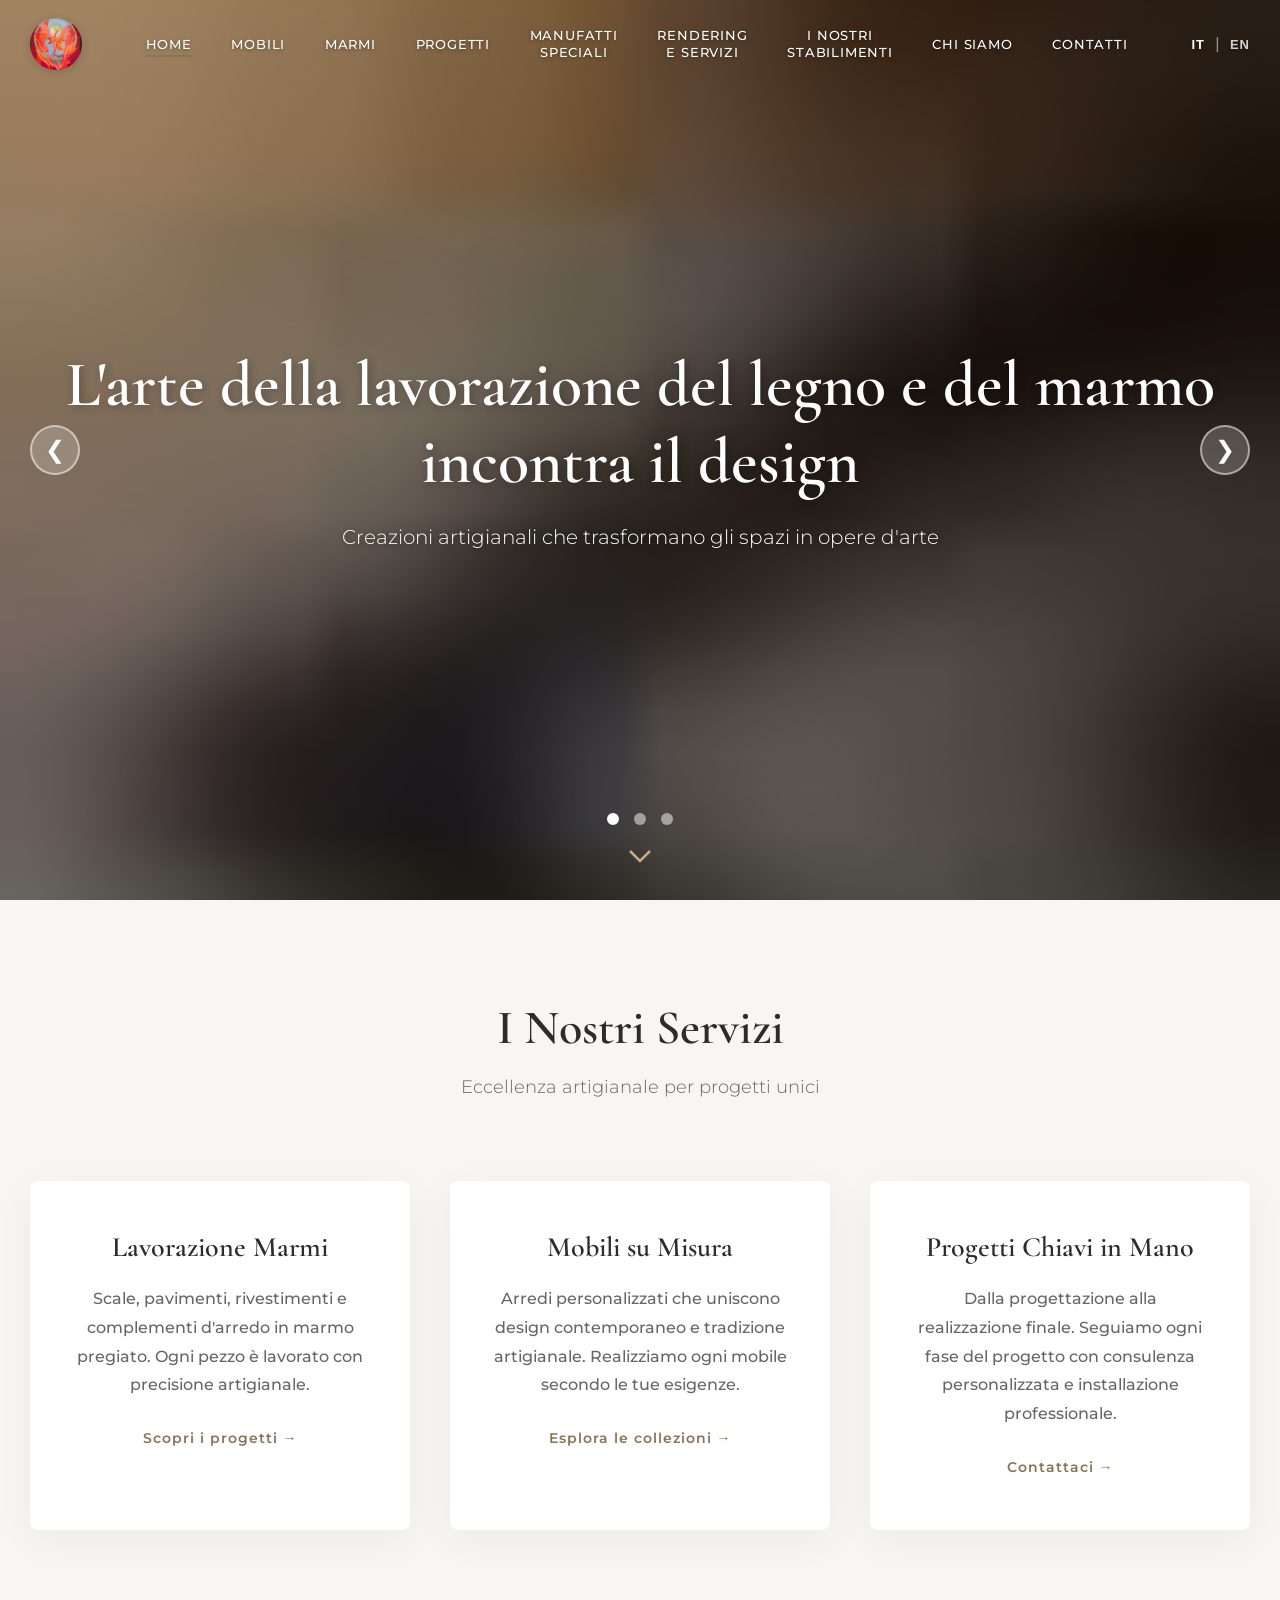
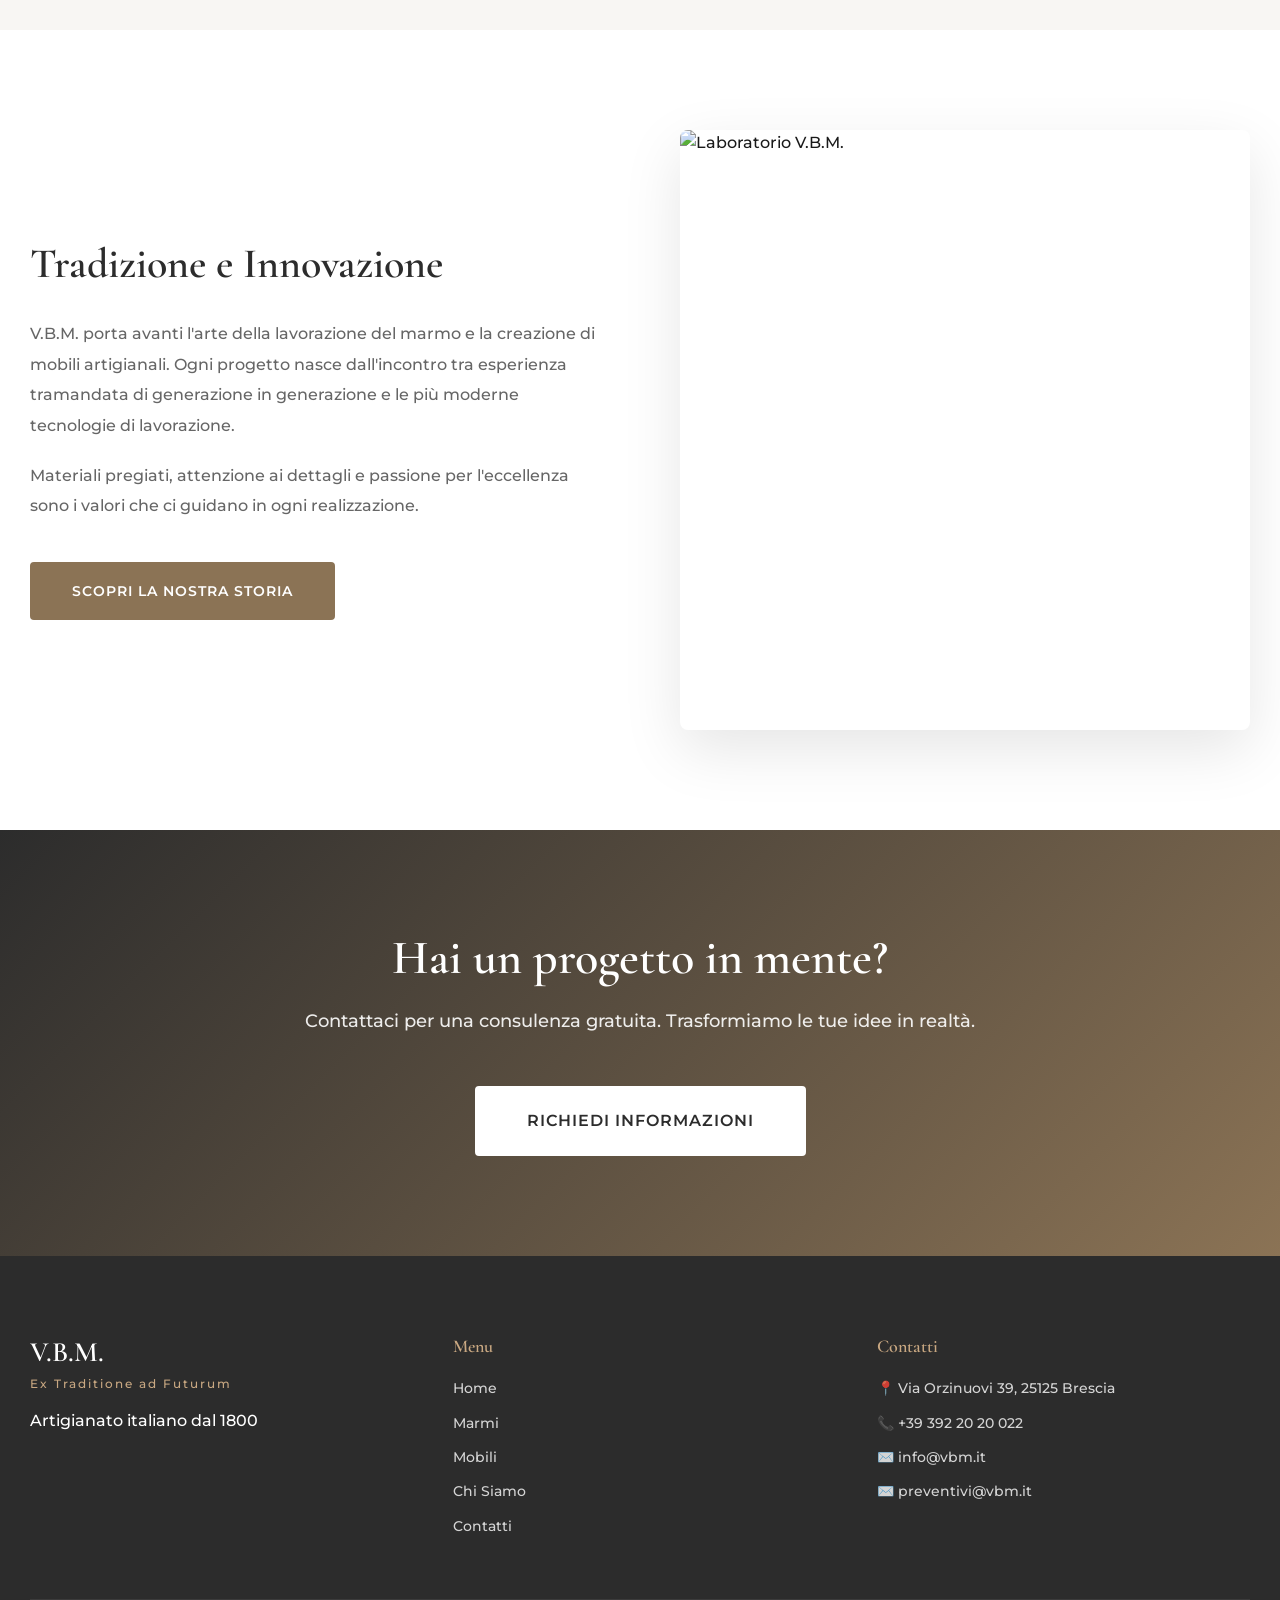
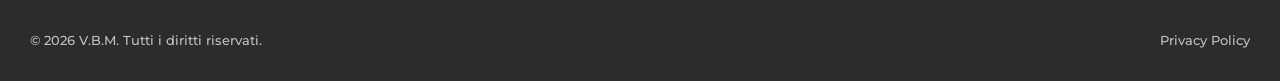
==== commit 1790ef6f: "Home: rimuovi 'Da oltre 70 anni' dalla sezione Tradizione e Innovazione" ====
--- a/index.html
+++ b/index.html
@@ -159,8 +159,8 @@
             <div class="about-content">
                 <div class="about-text">
                     <h2 data-it="Tradizione e Innovazione" data-en="Tradition and Innovation">Tradizione e Innovazione</h2>
-                    <p data-it="Da oltre 70 anni V.B.M. porta avanti l'arte della lavorazione del marmo e la creazione di mobili artigianali. Ogni progetto nasce dall'incontro tra esperienza tramandata di generazione in generazione e le più moderne tecnologie di lavorazione." data-en="For over 70 years, V.B.M. has carried on the art of marble working and handcrafted furniture. Every project combines generational expertise with modern processing technologies.">
-                        Da oltre 70 anni V.B.M. porta avanti l'arte della lavorazione del marmo e la creazione di mobili artigianali. Ogni progetto nasce dall'incontro tra esperienza tramandata di generazione in generazione e le più moderne tecnologie di lavorazione.
+                    <p data-it="V.B.M. porta avanti l'arte della lavorazione del marmo e la creazione di mobili artigianali. Ogni progetto nasce dall'incontro tra esperienza tramandata di generazione in generazione e le più moderne tecnologie di lavorazione." data-en="V.B.M. carries on the art of marble working and handcrafted furniture. Every project combines generational expertise with modern processing technologies.">
+                        V.B.M. porta avanti l'arte della lavorazione del marmo e la creazione di mobili artigianali. Ogni progetto nasce dall'incontro tra esperienza tramandata di generazione in generazione e le più moderne tecnologie di lavorazione.
                     </p>
                     <p data-it="Materiali pregiati, attenzione ai dettagli e passione per l'eccellenza sono i valori che ci guidano in ogni realizzazione." data-en="Premium materials, attention to detail, and passion for excellence guide us in every creation.">
                         Materiali pregiati, attenzione ai dettagli e passione per l'eccellenza sono i valori che ci guidano in ogni realizzazione.
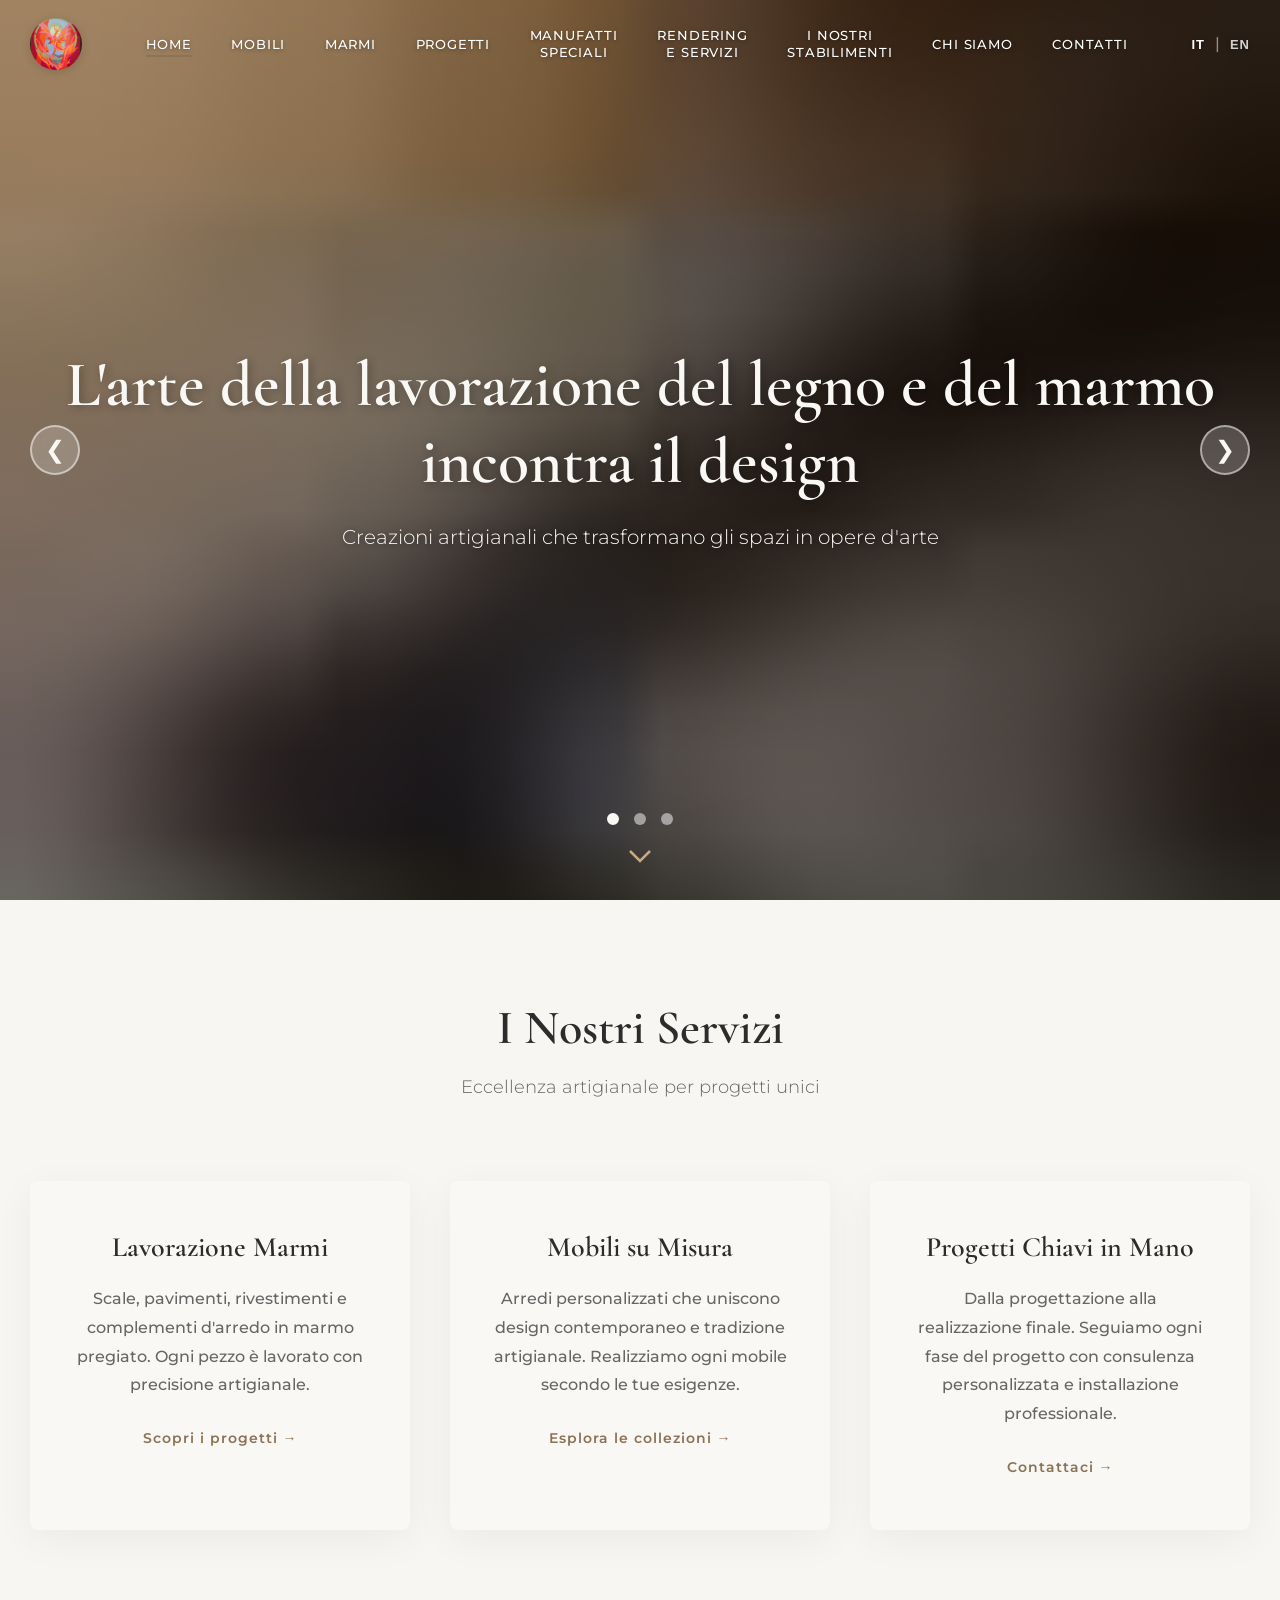
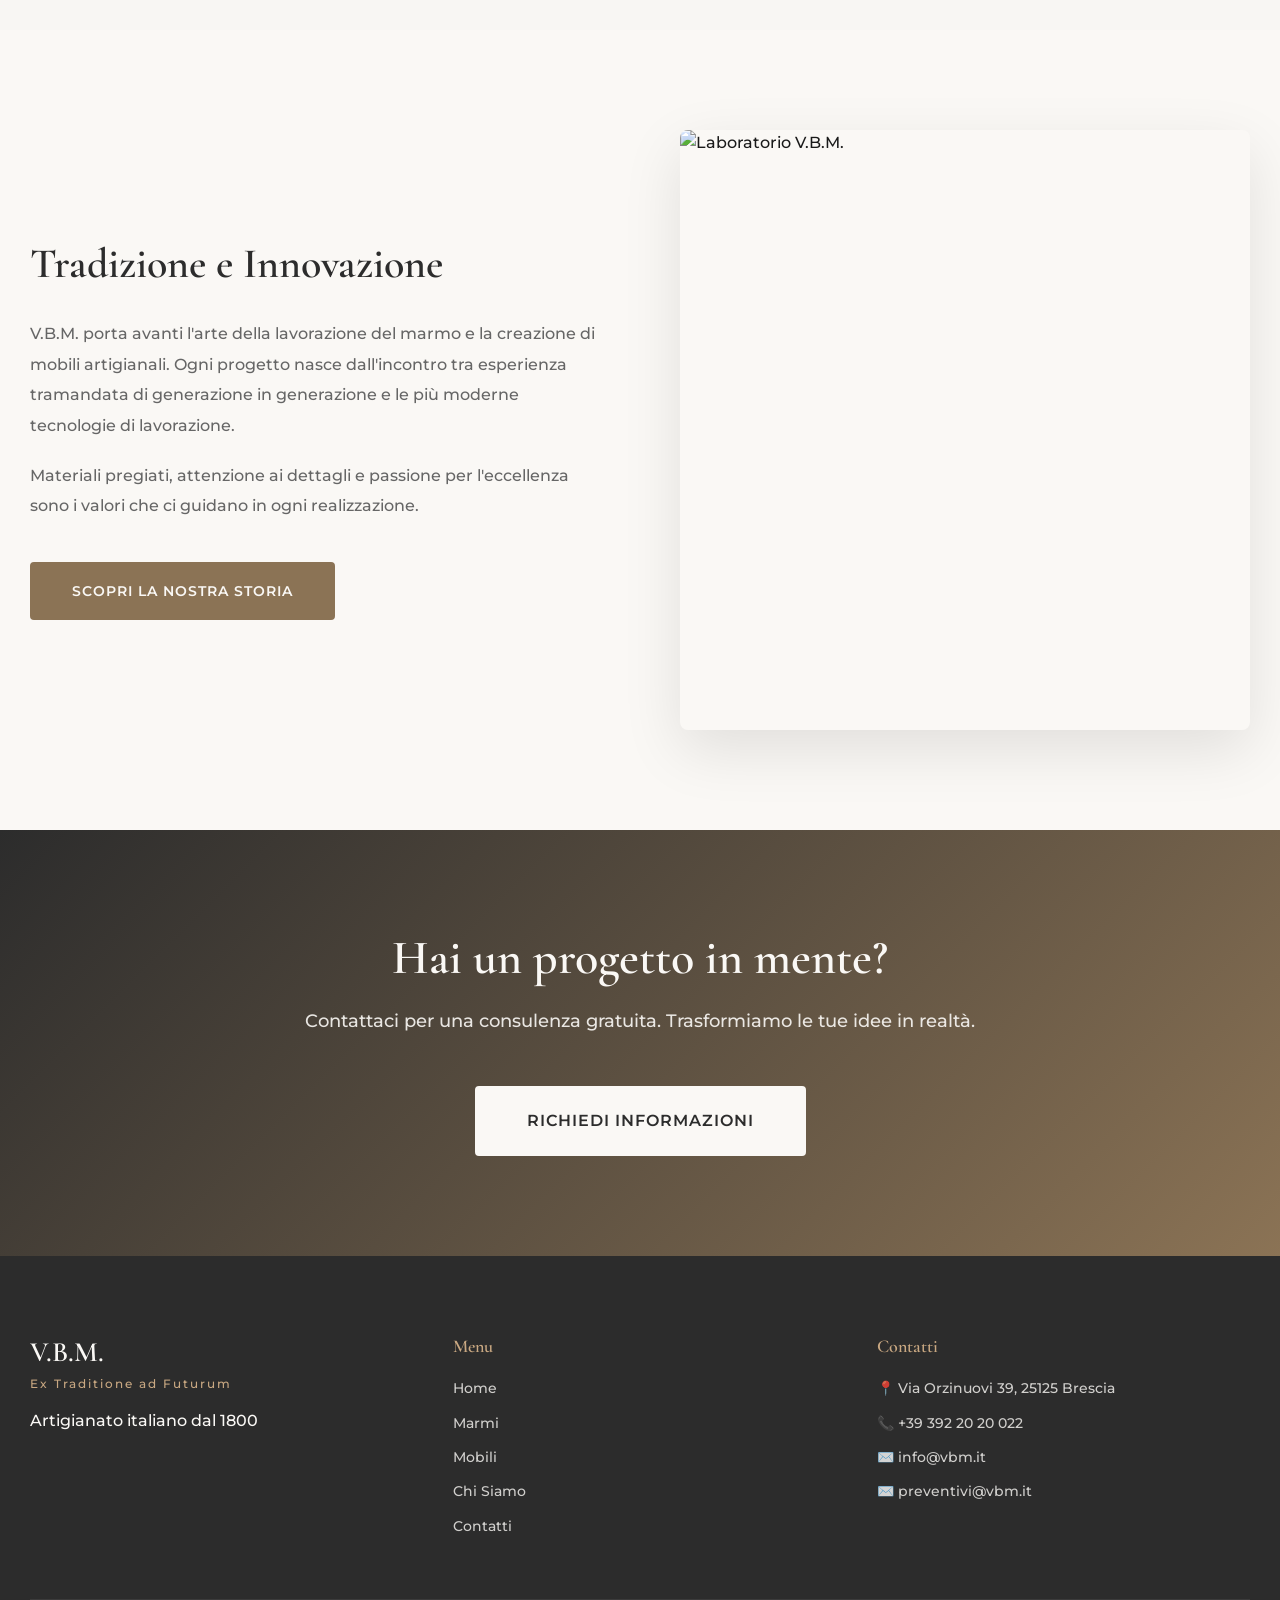
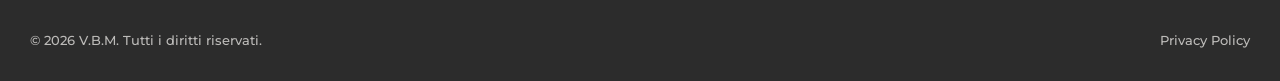
==== commit 018768d6: "Cache-busting: aggiunto ?v=3 ai link CSS Co-Authored-By: Claude Sonnet 4.6 <noreply@anthropic.com>" ====
--- a/index.html
+++ b/index.html
@@ -1,4 +1,4 @@
-<!DOCTYPE html>
+﻿<!DOCTYPE html>
 <html lang="it">
 <head>
     <meta charset="UTF-8">
@@ -10,8 +10,8 @@
     <link rel="preload" href="fonts/montserrat-500-latin.woff2" as="font" type="font/woff2" crossorigin>
     <link rel="preload" href="images/slider/slide1.jpg" as="image">
     <link rel="stylesheet" href="css/fonts.css">
-    <link rel="stylesheet" href="css/style.css">
-    <link rel="stylesheet" href="css/gallery.css">
+    <link rel="stylesheet" href="css/style.css?v=3">
+    <link rel="stylesheet" href="css/gallery.css?v=3">
     <style>
         .slider-dots { bottom: 75px; }
         #scrollArrow {
--- a/css/style.css
+++ b/css/style.css
@@ -14,7 +14,7 @@
     --text-dark: #1a1a1a;
     --text-light: #666;
     --bg-light: #f8f6f3;
-    --white: #ffffff;
+    --white: #faf8f5;
     --transition: all 0.3s ease;
 }
 
@@ -25,6 +25,7 @@
 body {
     font-family: 'Montserrat', sans-serif;
     color: var(--text-dark);
+    background-color: var(--white);
     line-height: 1.6;
     overflow-x: hidden;
 }
@@ -68,7 +69,7 @@
 }
 
 .navbar.scrolled {
-    background: rgba(255, 255, 255, 0.98);
+    background: rgba(250, 248, 245, 0.98);
     backdrop-filter: blur(10px);
     box-shadow: 0 2px 20px rgba(0, 0, 0, 0.08);
 }
@@ -228,7 +229,7 @@
 .mobile-toggle span {
     width: 25px;
     height: 2px;
-    background: #fff;
+    background: var(--white);
     transition: var(--transition);
 }
 
@@ -648,9 +649,10 @@
 
 @media (max-width: 768px) {
     .nav-menu {
+        display: none;
         position: fixed;
         top: 90px;
-        left: -100%;
+        left: 0;
         width: 100%;
         height: calc(100vh - 90px);
         background: var(--white);
@@ -658,12 +660,17 @@
         align-items: center;
         justify-content: center;
         gap: 30px;
-        transition: var(--transition);
         box-shadow: 0 5px 20px rgba(0, 0, 0, 0.1);
     }
 
     .nav-menu.active {
-        left: 0;
+        display: flex;
+        animation: menuFadeIn 0.25s ease;
+    }
+
+    @keyframes menuFadeIn {
+        from { opacity: 0; }
+        to   { opacity: 1; }
     }
 
     .nav-menu .nav-link {
@@ -753,4 +760,13 @@
     section {
         padding: 60px 0;
     }
-}
+
+    .container {
+        padding: 0 15px;
+    }
+
+    .nav-menu {
+        gap: 20px;
+        overflow-y: auto;
+    }
+}
--- a/css/gallery.css
+++ b/css/gallery.css
@@ -3,7 +3,7 @@
    ======================================== */
 .page-header {
     position: relative;
-    height: 400px;
+    height: 55vh;
     margin-top: 0;
     background-size: cover;
     background-position: center;
@@ -161,6 +161,16 @@
     width: 100%;
     height: 100%;
     object-fit: cover;
+    transition: transform 0.5s ease;
+}
+
+.gallery-item:hover {
+    box-shadow: 0 12px 40px rgba(0, 0, 0, 0.18);
+    transform: translateY(-3px);
+}
+
+.gallery-item:hover img {
+    transform: scale(1.05);
 }
 
 /* ========================================
@@ -185,6 +195,24 @@
     line-height: 1.8;
     color: #666;
     max-width: 900px;
+}
+
+.project-location {
+    display: inline-block;
+    background: var(--secondary-color);
+    color: var(--white);
+    font-family: 'Montserrat', sans-serif;
+    font-size: 0.7rem;
+    font-weight: 600;
+    letter-spacing: 0.2em;
+    text-transform: uppercase;
+    padding: 0.3rem 1rem;
+    border-radius: 2px;
+    margin-bottom: 1rem;
+}
+
+.project-block .gallery-grid {
+    margin-top: 0;
 }
 
 /* ========================================
@@ -276,7 +304,7 @@
 }
 
 .service-item {
-    background: #ffffff;
+    background: var(--white);
     padding: 40px 30px;
     border-radius: 8px;
     box-shadow: 0 5px 20px rgba(0, 0, 0, 0.05);
@@ -300,61 +328,102 @@
 }
 
 /* ========================================
-   CATEGORIES SECTION (MOBILI)
+   CATEGORIES SECTION (MOBILI) — Visual Cards
    ======================================== */
 .categories-section {
     padding: 100px 0;
-    background: #ffffff;
-}
-
-.categories-grid {
+    background: var(--white);
+}
+
+.categories-visual-grid {
     display: grid;
-    grid-template-columns: repeat(auto-fit, minmax(350px, 1fr));
-    gap: 40px;
+    grid-template-columns: repeat(3, 1fr);
+    gap: 20px;
     margin-top: 60px;
 }
 
-.category-card {
-    background: #f8f6f3;
-    padding: 40px 35px;
+@media (max-width: 1024px) {
+    .categories-visual-grid { grid-template-columns: repeat(2, 1fr); }
+}
+
+@media (max-width: 600px) {
+    .categories-visual-grid { grid-template-columns: 1fr; }
+}
+
+.category-visual-card {
+    position: relative;
+    aspect-ratio: 4/3;
+    overflow: hidden;
     border-radius: 8px;
-    transition: all 0.3s ease;
-}
-
-.category-card:hover {
-    box-shadow: 0 10px 30px rgba(0, 0, 0, 0.1);
-}
-
-.category-icon {
-    font-size: 48px;
-    margin-bottom: 20px;
-}
-
-.category-card h3 {
-    font-size: 26px;
-    margin-bottom: 25px;
-    color: #2c2c2c;
-}
-
-.category-card ul {
+    cursor: default;
+}
+
+.category-visual-img {
+    position: absolute;
+    inset: 0;
+    background-size: cover;
+    background-position: center;
+    transition: transform 0.6s ease;
+}
+
+.category-visual-card:hover .category-visual-img {
+    transform: scale(1.06);
+}
+
+.category-visual-overlay {
+    position: absolute;
+    inset: 0;
+    background: linear-gradient(to top, rgba(0,0,0,0.82) 0%, rgba(0,0,0,0.25) 55%, rgba(0,0,0,0.05) 100%);
+    display: flex;
+    flex-direction: column;
+    justify-content: flex-end;
+    padding: 28px;
+}
+
+.category-visual-overlay h3 {
+    color: #fff;
+    font-family: 'Cormorant Garamond', serif;
+    font-size: 1.55rem;
+    font-weight: 600;
+    margin: 0 0 10px;
+    letter-spacing: 0.02em;
+}
+
+.category-visual-overlay ul {
     list-style: none;
     padding: 0;
-}
-
-.category-card ul li {
-    padding: 10px 0;
-    padding-left: 25px;
+    margin: 0;
+    max-height: 0;
+    overflow: hidden;
+    transition: max-height 0.4s ease, opacity 0.4s ease;
+    opacity: 0;
+}
+
+.category-visual-card:hover .category-visual-overlay ul {
+    max-height: 200px;
+    opacity: 1;
+}
+
+.category-visual-overlay ul li {
+    color: rgba(255,255,255,0.85);
+    font-size: 0.82rem;
+    letter-spacing: 0.04em;
+    padding: 3px 0 3px 16px;
     position: relative;
-    font-size: 15px;
-    color: #666;
-}
-
-.category-card ul li::before {
-    content: '✓';
+}
+
+.category-visual-overlay ul li::before {
+    content: '—';
     position: absolute;
     left: 0;
-    color: #8b7355;
-    font-weight: bold;
+    color: #c9a882;
+}
+
+@media (max-width: 768px) {
+    .category-visual-overlay ul {
+        max-height: 200px;
+        opacity: 1;
+    }
 }
 
 /* ========================================
@@ -374,7 +443,7 @@
 }
 
 .material-card {
-    background: #ffffff;
+    background: var(--white);
     padding: 35px 30px;
     border-radius: 8px;
     box-shadow: 0 5px 15px rgba(0, 0, 0, 0.05);
@@ -480,12 +549,7 @@
     text-shadow: 2px 2px 15px rgba(0,0,0,0.6);
 }
 
-@media (max-width: 768px) {
-    .split-header {
-        flex-direction: column;
-        height: 400px;
-    }
-}
+/* split-header mobile gestito nella sezione MOBILE — SEZIONI E LAYOUT */
 
 /* ========================================
    LOGO SECTION (CHI SIAMO)
@@ -503,6 +567,7 @@
     inset: 0;
     background: rgba(0,0,0,0.52);
     z-index: 0;
+    pointer-events: none;
 }
 
 .logo-section .container,
@@ -573,8 +638,8 @@
 
 .story-image img {
     width: 100%;
-    height: 100%;
-    object-fit: cover;
+    height: auto;
+    display: block;
 }
 
 .values-section {
@@ -590,7 +655,7 @@
 }
 
 .value-card {
-    background: #ffffff;
+    background: var(--white);
     padding: 40px 35px;
     border-radius: 8px;
     box-shadow: 0 5px 20px rgba(0, 0, 0, 0.05);
@@ -635,9 +700,51 @@
     margin: 0 auto 60px;
 }
 
+.heritage-poster {
+    max-width: 680px;
+    margin: 0 auto 60px;
+    text-align: center;
+}
+
+.heritage-poster img {
+    width: 100%;
+    border-radius: 4px;
+    box-shadow: 0 8px 30px rgba(0,0,0,0.12);
+}
+
+.heritage-poster-caption {
+    margin-top: 16px;
+    font-size: 0.85rem;
+    color: #888;
+    line-height: 1.6;
+    font-style: italic;
+}
+
+.heritage-with-image {
+    display: grid;
+    grid-template-columns: minmax(auto, 280px) 1fr;
+    gap: 60px;
+    align-items: center;
+    margin-top: 40px;
+}
+
+.heritage-side-image img {
+    width: 100%;
+    border-radius: 4px;
+    box-shadow: 0 8px 30px rgba(0, 0, 0, 0.12);
+}
+
+.heritage-image-caption {
+    margin-top: 12px;
+    font-size: 0.82rem;
+    color: #999;
+    line-height: 1.5;
+    font-style: italic;
+    text-align: center;
+}
+
 .heritage-timeline {
-    max-width: 800px;
-    margin: 80px auto 0;
+    margin: 0;
 }
 
 .timeline-item {
@@ -839,7 +946,7 @@
     border-radius: 4px;
     font-size: 15px;
     font-family: 'Montserrat', sans-serif;
-    background: #ffffff;
+    background: var(--white);
     transition: all 0.3s ease;
 }
 
@@ -997,6 +1104,11 @@
         grid-template-columns: 1fr;
         gap: 40px;
     }
+
+    .heritage-with-image {
+        grid-template-columns: 1fr;
+        gap: 30px;
+    }
 }
 
 @media (max-width: 768px) {
@@ -1070,3 +1182,82 @@
         right: 15px;
     }
 }
+
+/* ========================================
+   MOBILE — SEZIONI E LAYOUT
+   ======================================== */
+
+@media (max-width: 768px) {
+    .page-header {
+        height: 100vh;
+    }
+
+    /* manifesto-section esclusa: il JS usa il suo offsetHeight per calcolare
+       l'altezza del page-header — il padding deve restare piccolo */
+    .manifesto-section {
+        padding: 20px 0;
+    }
+
+    .gallery-section,
+    .projects-section,
+    .workshop-section,
+    .story-section,
+    .heritage-section,
+    .team-section,
+    .materials-section,
+    .process-section,
+    .values-section {
+        padding: 60px 0;
+    }
+
+    .project-block { margin-bottom: 60px; }
+
+    .story-text h2 { font-size: 32px; }
+    .story-text p { font-size: 15px; }
+
+    .heritage-intro { font-size: 15px; }
+    .heritage-side-image { max-width: 280px; margin: 0 auto; }
+
+    .timeline-item { margin-bottom: 35px; }
+
+    .cta-section { padding: 60px 0; }
+    .cta-content h2 { font-size: 32px; }
+
+    /* Stabilimenti: foto affiancate orizzontalmente a tutto schermo */
+    .split-header {
+        flex-direction: row;
+        height: 100vh;
+        min-height: unset;
+    }
+
+    .split-half {
+        flex: 1;
+        height: 100%;
+        width: auto;
+    }
+}
+
+@media (max-width: 480px) {
+    .gallery-section,
+    .projects-section,
+    .workshop-section,
+    .story-section,
+    .heritage-section,
+    .team-section,
+    .materials-section,
+    .process-section,
+    .values-section {
+        padding: 50px 0;
+    }
+
+    .section-title { font-size: 26px; }
+    .story-text h2 { font-size: 26px; }
+    .cta-content h2 { font-size: 26px; }
+    .project-block { margin-bottom: 40px; }
+    .page-title { font-size: 30px; }
+    .page-subtitle { font-size: 14px; }
+    .gallery-grid { gap: 10px; }
+    .category-visual-overlay { padding: 16px; }
+    .category-visual-overlay h3 { font-size: 1.2rem; }
+    .cta-section { padding: 50px 0; }
+}
